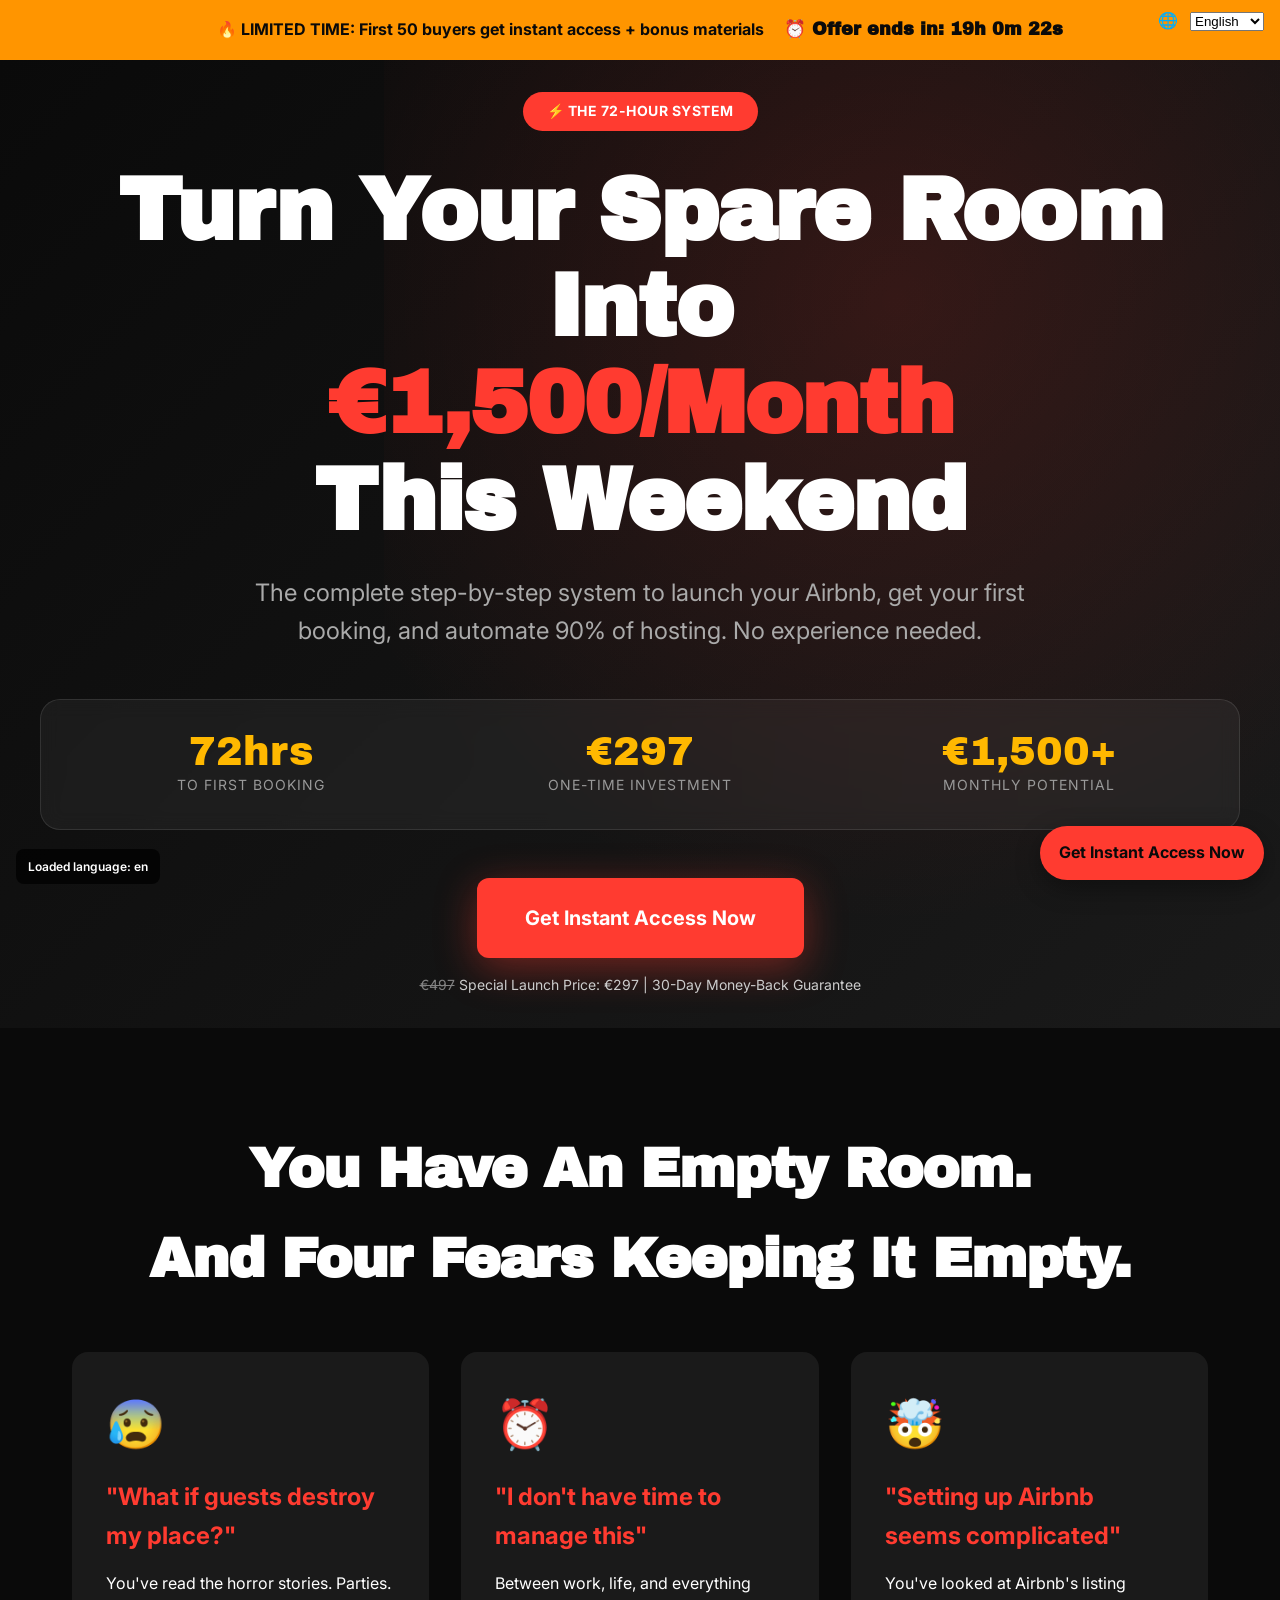
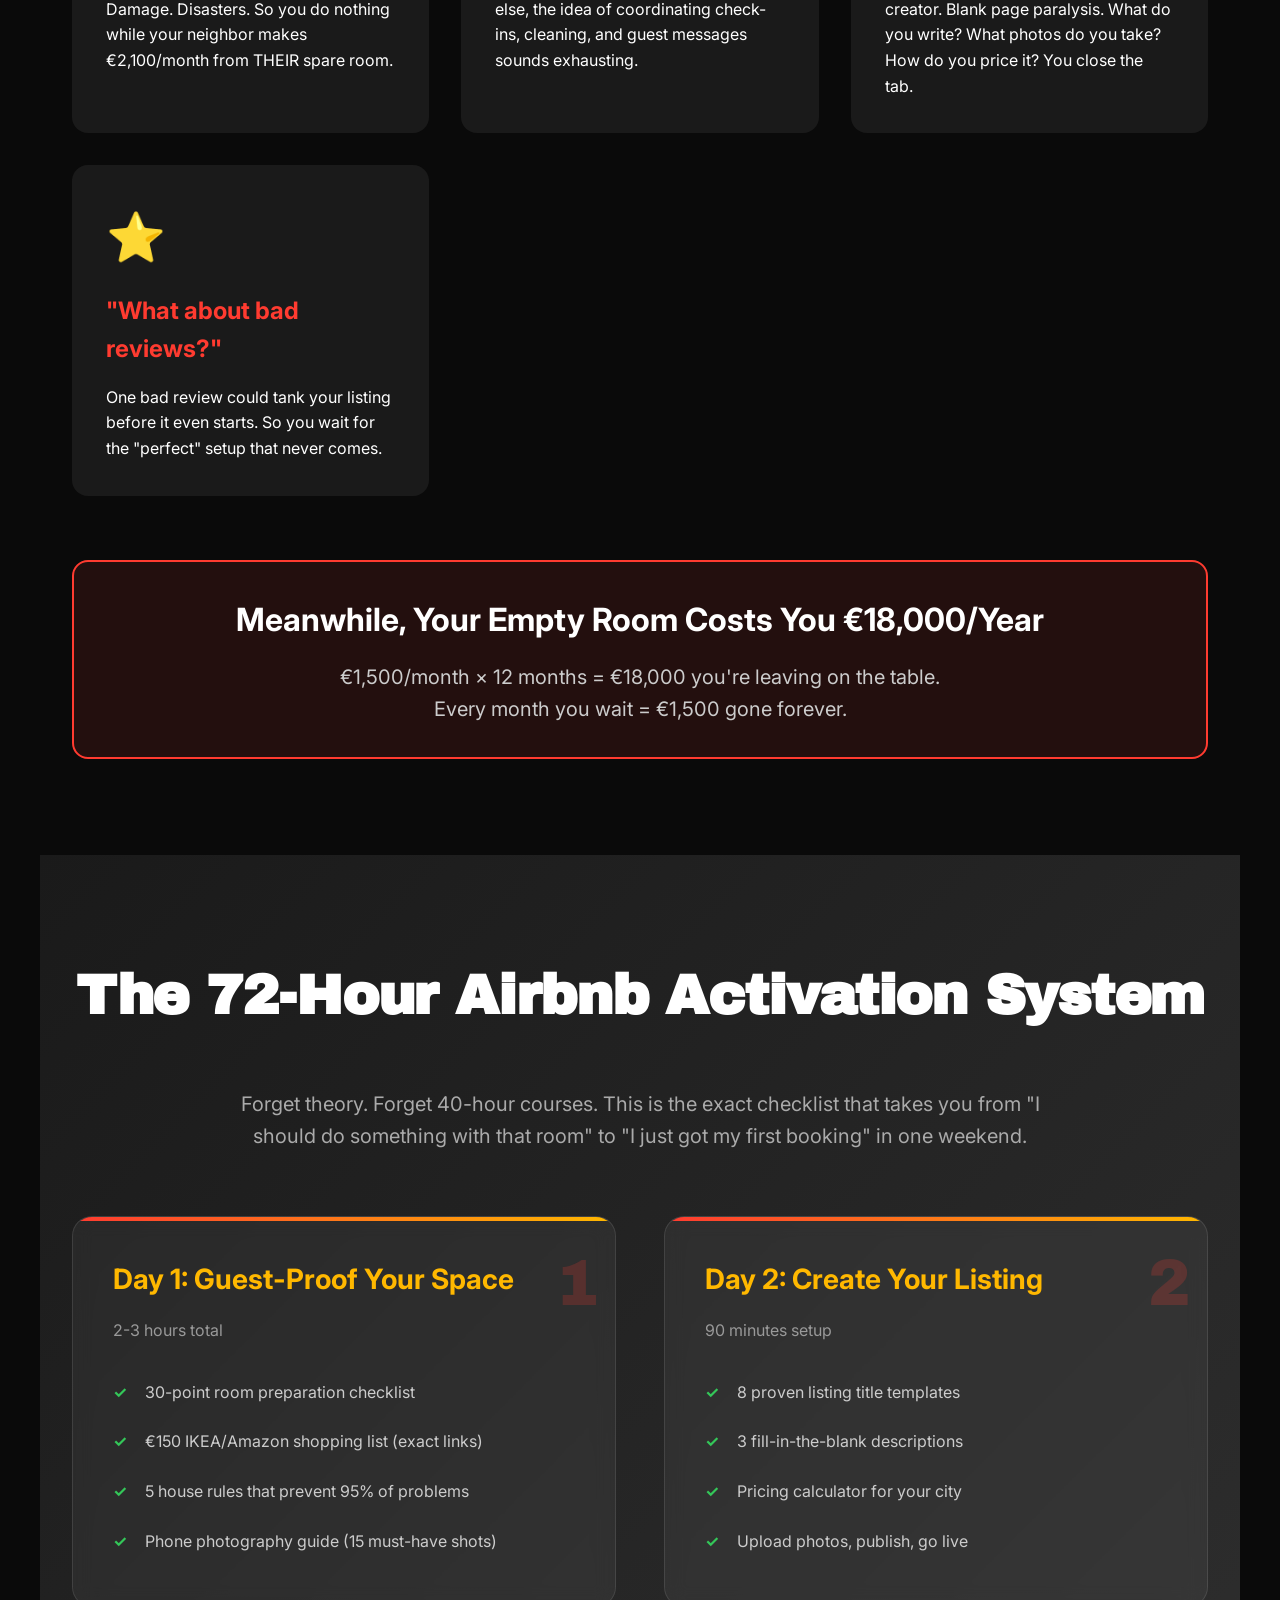
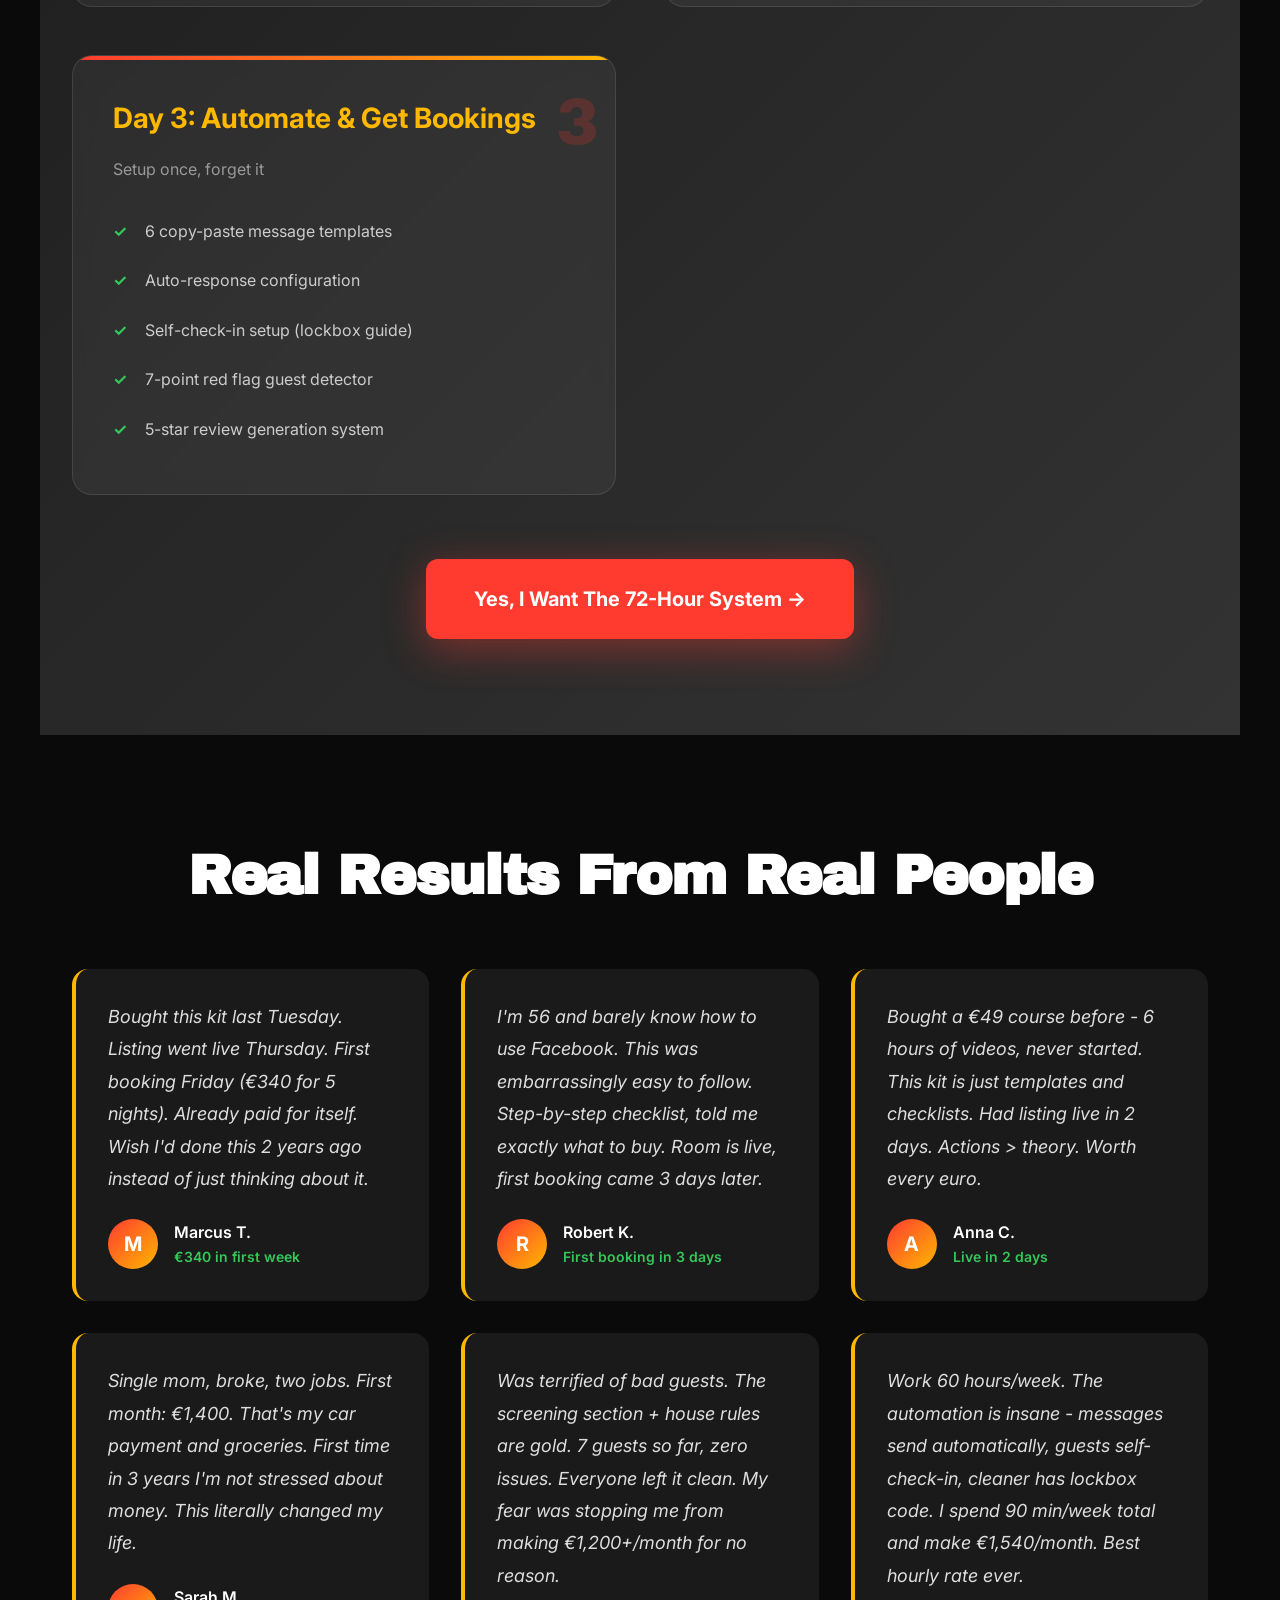
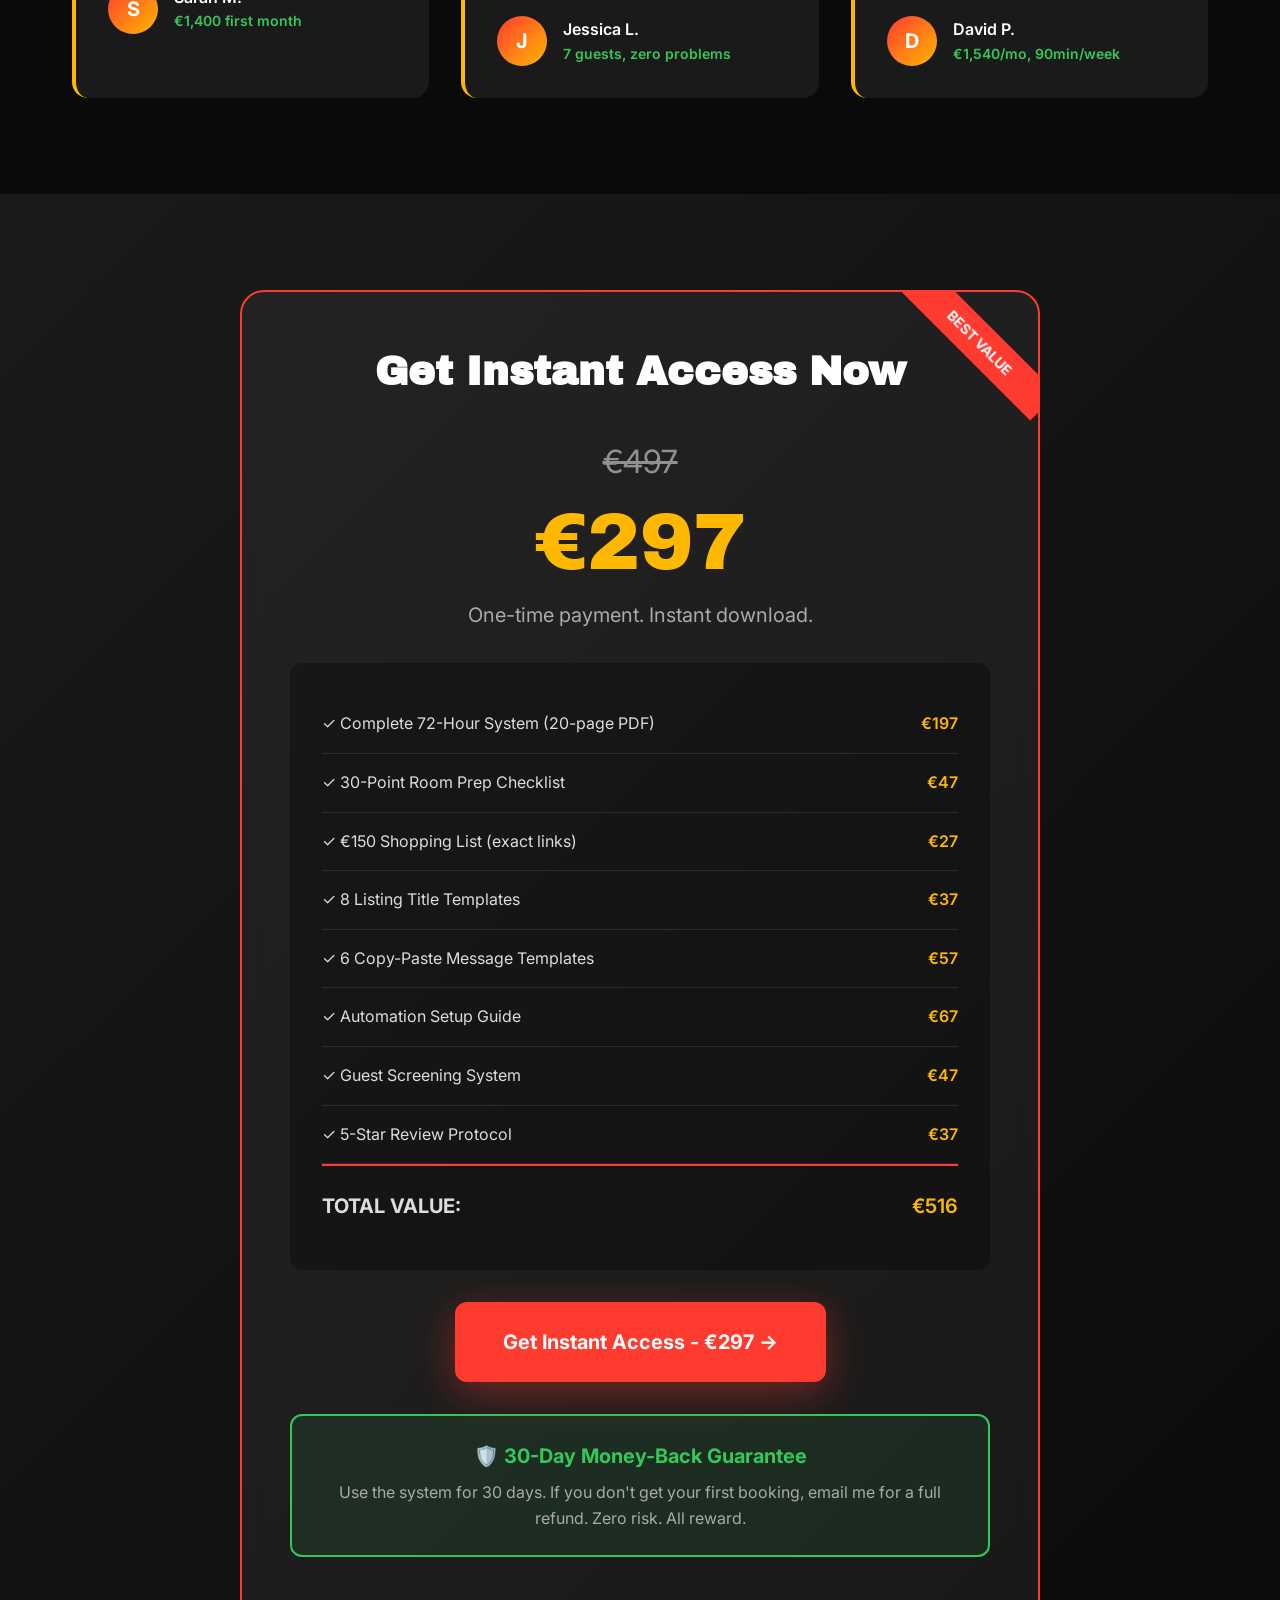
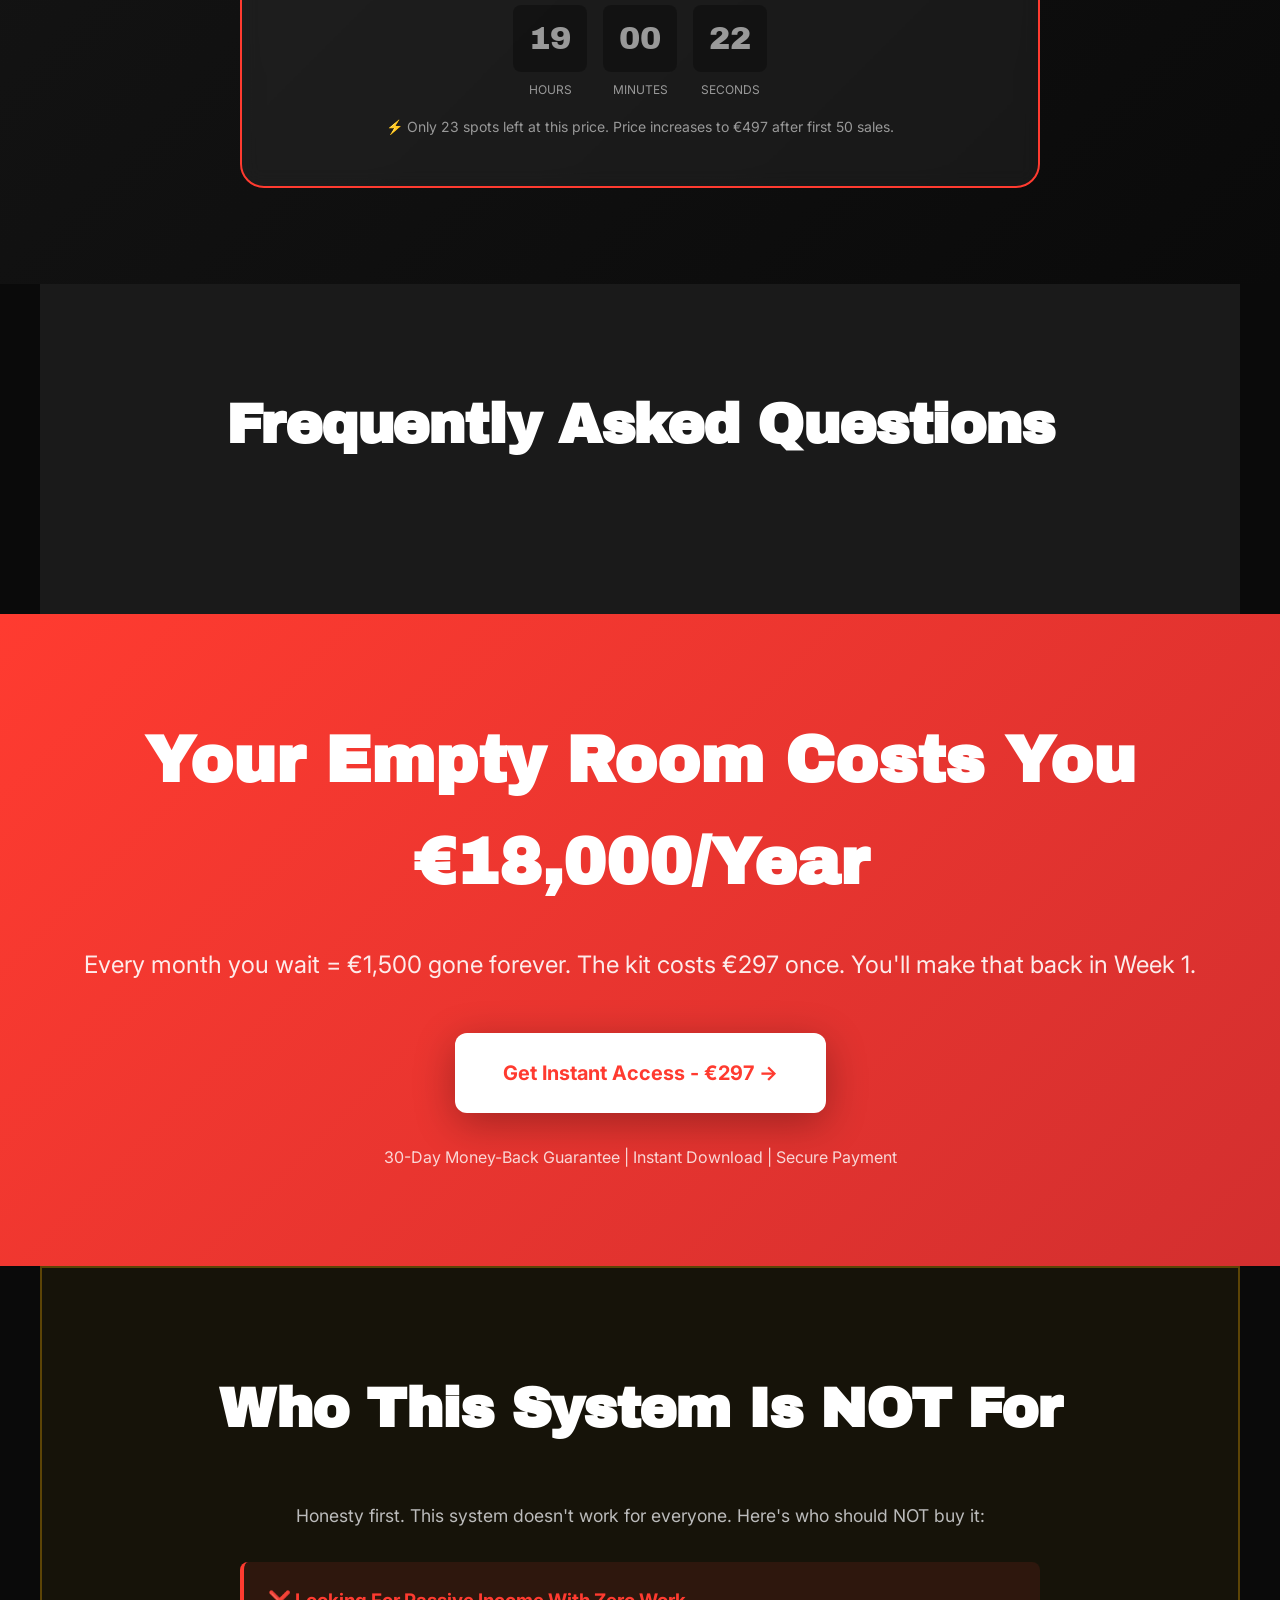
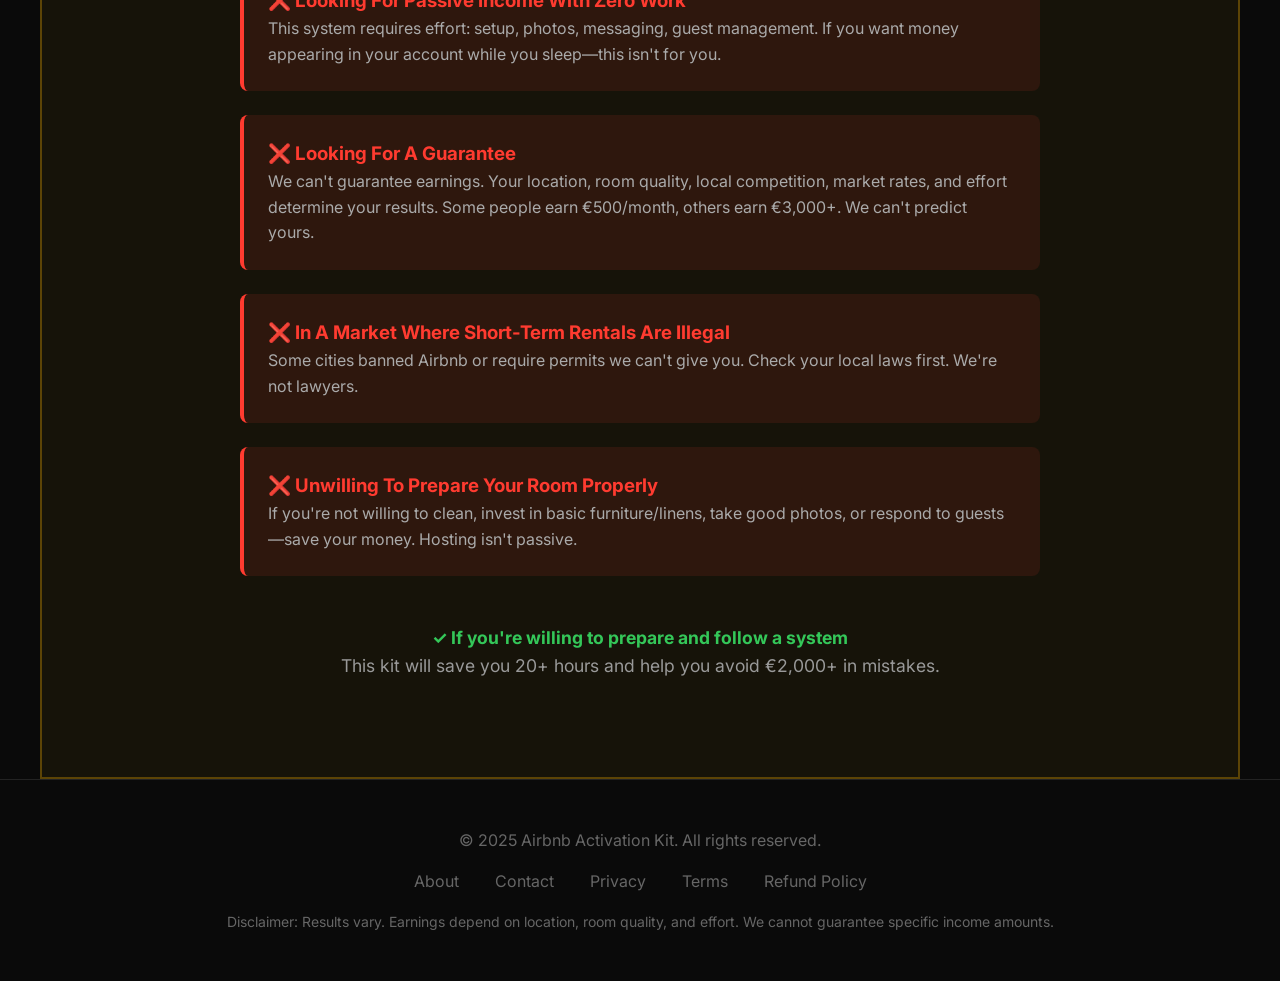
==== index1.html @ d961570b "fresh start" ====
<!DOCTYPE html>
<html lang="en">
<head>
    <meta charset="UTF-8">
    <meta name="viewport" content="width=device-width, initial-scale=1.0">
    <title data-i18n="pageTitle">Turn Your Spare Room Into €1,500/Month in 72 Hours | Airbnb Activation Kit</title>
    <meta name="description" data-i18n-meta="metaDescription" content="The complete step-by-step system to launch your Airbnb, get your first booking, and automate 90% of hosting. From empty room to €1,500+/month in one weekend.">
    <link rel="canonical" href="/index1.html">

    <!-- Social / SEO -->
    <meta property="og:title" content="Turn Your Spare Room Into €1,500/Month in 72 Hours | Airbnb Activation Kit">
    <meta property="og:description" content="The complete step-by-step system to launch your Airbnb, get your first booking, and automate 90% of hosting.">
    <meta property="og:type" content="website">
    <meta name="twitter:card" content="summary_large_image">

    <link rel="preconnect" href="https://fonts.googleapis.com">
    <link rel="preconnect" href="https://fonts.gstatic.com" crossorigin>
    <link href="https://fonts.googleapis.com/css2?family=Archivo+Black&family=Inter:wght@400;500;600;700&display=swap" rel="stylesheet">

    <link rel="stylesheet" href="css/styles.css">
    <script type="application/ld+json">
    {"@context":"https://schema.org","@type":"Organization","name":"Airbnb Activation Kit","url":"/","sameAs":[]}
    </script>
</head>
<body>
    <!-- URGENCY BANNER -->
    <div class="urgency-banner">
        <span data-i18n="bannerText">🔥 LIMITED TIME: First 50 buyers get instant access + bonus materials</span>
        <span class="timer">⏰ <span data-i18n="bannerTimerLabel">Offer ends in:</span> <span id="countdown-banner"></span></span>

        <div style="position: absolute; right: 1rem; top: 0.5rem;">
            <label for="lang-select" style="font-weight:700; margin-right:8px; color:#0A0A0A;">🌐</label>
            <select id="lang-select" aria-label="Language selector">
                <option value="en">English</option>
                <option value="fr">Français</option>
                <option value="es">Español</option>
                <option value="de">Deutsch</option>
                <option value="ar">العربية</option>
                <option value="ma">Ma</option>
            </select>
        </div>
    </div>

    <!-- HERO SECTION -->
    <section class="hero">
        <div class="hero-content">
            <div class="kicker" data-i18n="kicker">⚡ The 72-Hour System</div>
            <h1 data-i18n="headline">Turn Your Spare Room Into<br><span class="highlight">€1,500/Month</span><br>This Weekend</h1>
            <p class="hero-subtitle" data-i18n="subtitle">The complete step-by-step system to launch your Airbnb, get your first booking, and automate 90% of hosting. No experience needed.</p>
            
            <div class="stats-bar">
                <div class="stat">
                    <span class="stat-number">72hrs</span>
                    <span class="stat-label" data-i18n="statLabel1">To First Booking</span>
                </div>
                <div class="stat">
                    <span class="stat-number">€297</span>
                    <span class="stat-label" data-i18n="statLabel2">One-Time Investment</span>
                </div>
                <div class="stat">
                    <span class="stat-number">€1,500+</span>
                    <span class="stat-label" data-i18n="statLabel3">Monthly Potential</span>
                </div>
            </div>
            
            <a href="#pricing" class="cta-primary" data-i18n="ctaText">Get Instant Access Now →</a>
            
            <p class="price-tag"><span class="strike" data-i18n="priceOld">€497</span> <span data-i18n="priceOffer">Special Launch Price: €297 | 30-Day Money-Back Guarantee</span></p>
        </div>
    </section>

    <!-- Many sections copied from original (kept markup) but with translation keys for main texts -->
    <section class="section">
        <h2 class="section-title" data-i18n="sectionTitle1">You Have An Empty Room.<br>And Four Fears Keeping It Empty.</h2>
        <div class="problem-grid">
            <div class="problem-card">
                <div class="icon">😰</div>
                <h3 data-i18n="problemTitle1">"What if guests destroy my place?"</h3>
                <p data-i18n="problemDesc1">You've read the horror stories. Parties. Damage. Disasters. So you do nothing while your neighbor makes €2,100/month from THEIR spare room.</p>
            </div>
            <div class="problem-card">
                <div class="icon">⏰</div>
                <h3 data-i18n="problemTitle2">"I don't have time to manage this"</h3>
                <p data-i18n="problemDesc2">Between work, life, and everything else, the idea of coordinating check-ins, cleaning, and guest messages sounds exhausting.</p>
            </div>
            <div class="problem-card">
                <div class="icon">🤯</div>
                <h3 data-i18n="problemTitle3">"Setting up Airbnb seems complicated"</h3>
                <p data-i18n="problemDesc3">You've looked at Airbnb's listing creator. Blank page paralysis. What do you write? What photos do you take? How do you price it? You close the tab.</p>
            </div>
            <div class="problem-card">
                <div class="icon">⭐</div>
                <h3 data-i18n="problemTitle4">"What about bad reviews?"</h3>
                <p data-i18n="problemDesc4">One bad review could tank your listing before it even starts. So you wait for the "perfect" setup that never comes.</p>
            </div>
        </div>
        
        <div style="text-align: center; margin-top: 4rem; padding: 2rem; background: rgba(255,59,48,0.1); border-radius: 16px; border: 2px solid var(--primary);">
            <h3 style="font-size: 2rem; margin-bottom: 1rem;" data-i18n="costWarningTitle">Meanwhile, Your Empty Room Costs You €18,000/Year</h3>
            <p style="font-size: 1.25rem; color: #CCC;" data-i18n="costWarningDesc">€1,500/month × 12 months = €18,000 you're leaving on the table.<br>Every month you wait = €1,500 gone forever.</p>
        </div>
    </section>

    <!-- SOLUTION -->
    <section class="section solution-section">
        <h2 class="section-title" data-i18n="solutionTitle">The 72-Hour Airbnb Activation System</h2>
        <p style="text-align: center; font-size: 1.25rem; color: #AAA; max-width: 800px; margin: 0 auto;" data-i18n="solutionSubtitle">Forget theory. Forget 40-hour courses. This is the exact checklist that takes you from "I should do something with that room" to "I just got my first booking" in one weekend.</p>
        <div class="solution-grid">
            <div class="day-card">
                <div class="day-number">1</div>
                <h3 data-i18n="day1Title">Day 1: Guest-Proof Your Space</h3>
                <p style="color: #999; margin-bottom: 1rem;" data-i18n="day1Sub">2-3 hours total</p>
                <ul data-i18n="day1List">
                    <!-- JS will populate list if translated array is present -->
                </ul>
            </div>
            <div class="day-card">
                <div class="day-number">2</div>
                <h3 data-i18n="day2Title">Day 2: Create Your Listing</h3>
                <p style="color: #999; margin-bottom: 1rem;" data-i18n="day2Sub">90 minutes setup</p>
                <ul data-i18n="day2List"></ul>
            </div>
            <div class="day-card">
                <div class="day-number">3</div>
                <h3 data-i18n="day3Title">Day 3: Automate & Get Bookings</h3>
                <p style="color: #999; margin-bottom: 1rem;" data-i18n="day3Sub">Setup once, forget it</p>
                <ul data-i18n="day3List"></ul>
            </div>
        </div>
        <div style="text-align: center; margin-top: 4rem;">
            <a href="#pricing" class="cta-primary" data-i18n="solutionCta">Yes, I Want The 72-Hour System →</a>
        </div>
        <!-- noscript fallback: static Day cards for crawlers and users without JS -->
        <noscript>
            <div class="solution-grid">
                <div class="day-card">
                    <div class="day-number">1</div>
                    <h3>Day 1: Guest-Proof Your Space</h3>
                    <p style="color:#999;">2-3 hours total</p>
                    <ul>
                        <li>30-point room preparation checklist</li>
                        <li>€150 IKEA/Amazon shopping list (exact links)</li>
                        <li>5 house rules that prevent 95% of problems</li>
                        <li>Phone photography guide (15 must-have shots)</li>
                    </ul>
                </div>
                <div class="day-card">
                    <div class="day-number">2</div>
                    <h3>Day 2: Create Your Listing</h3>
                    <p style="color:#999;">90 minutes setup</p>
                    <ul>
                        <li>8 proven listing title templates</li>
                        <li>3 fill-in-the-blank descriptions</li>
                        <li>Pricing calculator for your city</li>
                        <li>Upload photos, publish, go live</li>
                    </ul>
                </div>
                <div class="day-card">
                    <div class="day-number">3</div>
                    <h3>Day 3: Automate & Get Bookings</h3>
                    <p style="color:#999;">Setup once, forget it</p>
                    <ul>
                        <li>6 copy-paste message templates</li>
                        <li>Auto-response configuration</li>
                        <li>Self-check-in setup (lockbox guide)</li>
                        <li>7-point red flag guest detector</li>
                        <li>5-star review generation system</li>
                    </ul>
                </div>
            </div>
        </noscript>
    </section>

    <!-- TESTIMONIALS, PRICING, FAQ, FINAL CTA, FOOTER (kept structure, translated keys added where useful) -->
    <section class="section testimonials">
        <h2 class="section-title" data-i18n="testimonialsTitle">Real Results From Real People</h2>
        <div class="testimonial-grid">
            <div class="testimonial">
                <div class="testimonial-text" data-i18n="testimonial1">"Bought this kit last Tuesday..."</div>
                <div class="testimonial-author">
                    <div class="author-avatar">M</div>
                    <div>
                        <div class="author-name">Marcus T.</div>
                        <div class="author-result" data-i18n="testimonialResult1">€340 in first week</div>
                    </div>
                </div>
            </div>
            <div class="testimonial">
                <div class="testimonial-text" data-i18n="testimonial2">"I'm 56 and barely know how to use Facebook..."</div>
                <div class="testimonial-author">
                    <div class="author-avatar">R</div>
                    <div>
                        <div class="author-name">Robert K.</div>
                        <div class="author-result" data-i18n="testimonialResult2">First booking in 3 days</div>
                    </div>
                </div>
            </div>
            <div class="testimonial">
                <div class="testimonial-text" data-i18n="testimonial3">"Bought a €49 course before..."</div>
                <div class="testimonial-author">
                    <div class="author-avatar">A</div>
                    <div>
                        <div class="author-name">Anna C.</div>
                        <div class="author-result" data-i18n="testimonialResult3">Live in 2 days</div>
                    </div>
                </div>
            </div>
            <div class="testimonial">
                <div class="testimonial-text" data-i18n="testimonial4">"Single mom, broke, two jobs. First month: €1,400. That's my car payment and groceries. First time in 3 years I'm not stressed about money. This literally changed my life."</div>
                <div class="testimonial-author">
                    <div class="author-avatar">S</div>
                    <div>
                        <div class="author-name">Sarah M.</div>
                        <div class="author-result" data-i18n="testimonialResult4">€1,400 first month</div>
                    </div>
                </div>
            </div>
            <div class="testimonial">
                <div class="testimonial-text" data-i18n="testimonial5">"Was terrified of bad guests. The screening section + house rules are gold. 7 guests so far, zero issues. Everyone left it clean. My fear was stopping me from making €1,200+/month for no reason."</div>
                <div class="testimonial-author">
                    <div class="author-avatar">J</div>
                    <div>
                        <div class="author-name">Jessica L.</div>
                        <div class="author-result" data-i18n="testimonialResult5">7 guests, zero problems</div>
                    </div>
                </div>
            </div>
            <div class="testimonial">
                <div class="testimonial-text" data-i18n="testimonial6">"Work 60 hours/week. The automation is insane - messages send automatically, guests self-check-in, cleaner has lockbox code. I spend 90 min/week total and make €1,540/month. Best hourly rate ever."</div>
                <div class="testimonial-author">
                    <div class="author-avatar">D</div>
                    <div>
                        <div class="author-name">David P.</div>
                        <div class="author-result" data-i18n="testimonialResult6">€1,540/mo, 90min/week</div>
                    </div>
                </div>
            </div>
        </div>
    </section>

    <section class="pricing-section" id="pricing">
        <div class="pricing-container">
            <h2 style="text-align: center; font-family: 'Archivo Black', sans-serif; font-size: 2.5rem; margin-bottom: 2rem;" data-i18n="pricingTitle">Get Instant Access Now</h2>
            <div class="price-display">
                <div class="price-old" data-i18n="priceOld">€497</div>
                <div class="price-current" data-i18n="priceCurrent">€297</div>
                <div class="price-label" data-i18n="priceLabel">One-time payment. Instant download.</div>
            </div>
            <div class="value-stack" data-i18n="valueStack"></div>
            <div style="text-align: center; margin: 2rem 0;">
                <a href="https://gumroad.com/l/airbnb-activation-kit" class="cta-primary" data-i18n="pricingCta">Get Instant Access - €297 →</a>
            </div>
            <div class="guarantee">
                <div class="guarantee-title" data-i18n="guaranteeTitle">🛡️ 30-Day Money-Back Guarantee</div>
                <p style="color: #AAA; margin: 0;" data-i18n="guaranteeText">Use the system for 30 days. If you don't get your first booking, email me for a full refund. Zero risk. All reward.</p>
            </div>
            <div style="text-align: center; margin-top: 2rem; color: #999;">
                <div id="countdown" style="justify-content: center;"></div>
                <p style="margin-top: 1rem; font-size: 0.875rem;" data-i18n="countdownNote">⚡ Only 23 spots left at this price. Price increases to €497 after first 50 sales.</p>
            </div>
        </div>
    </section>

    <section class="section faq-section">
        <h2 id="faq" class="section-title" data-i18n="faqTitle">Frequently Asked Questions</h2>
        <div style="max-width: 800px; margin: 0 auto;" id="faq-container"></div>
    </section>

    <section class="final-cta">
        <h2 data-i18n="finalCtaTitle">Your Empty Room Costs You €18,000/Year</h2>
        <p style="font-size: 1.5rem; margin-bottom: 3rem; opacity: 0.9;" data-i18n="finalCtaSub">Every month you wait = €1,500 gone forever.<br>The kit costs €297 once. You'll make that back in Week 1.</p>
        <a href="https://gumroad.com/l/airbnb-activation-kit" class="cta-primary" data-i18n="finalCtaButton">Get Instant Access - €297 →</a>
        <p style="margin-top: 2rem; font-size: 1rem; opacity: 0.8;" data-i18n="finalCtaNote">30-Day Money-Back Guarantee | Instant Download | Secure Payment</p>
    </section>

    <!-- WHO THIS IS NOT FOR -->
    <section class="section" style="background: rgba(255,183,0,0.05); border: 2px solid rgba(255,183,0,0.3);">
        <h2 class="section-title" data-i18n="antiScamTitle">Who This System Is NOT For</h2>
        <p style="text-align: center; font-size: 1.1rem; color: #BBB; margin-bottom: 2rem; max-width: 800px; margin-left: auto; margin-right: auto;" data-i18n="antiScamSubtitle">Honesty first. This system doesn't work for everyone. Here's who should NOT buy it:</p>
        
        <div style="max-width: 800px; margin: 0 auto; display: grid; gap: 1.5rem;">
            <div style="padding: 1.5rem; background: rgba(255,59,48,0.1); border-left: 4px solid #FF3B30; border-radius: 8px;">
                <h3 style="color: #FF3B30; margin-top: 0;" data-i18n="antiScamItem1Title">❌ Looking For Passive Income With Zero Work</h3>
                <p style="color: #AAA; margin: 0;" data-i18n="antiScamItem1Desc">This system requires effort: setup, photos, messaging, guest management. If you want money appearing in your account while you sleep—this isn't for you.</p>
            </div>

            <div style="padding: 1.5rem; background: rgba(255,59,48,0.1); border-left: 4px solid #FF3B30; border-radius: 8px;">
                <h3 style="color: #FF3B30; margin-top: 0;" data-i18n="antiScamItem2Title">❌ Looking For A Guarantee</h3>
                <p style="color: #AAA; margin: 0;" data-i18n="antiScamItem2Desc">We can't guarantee earnings. Your location, room quality, local competition, market rates, and effort determine your results. Some people earn €500/month, others earn €3,000+. We can't predict yours.</p>
            </div>

            <div style="padding: 1.5rem; background: rgba(255,59,48,0.1); border-left: 4px solid #FF3B30; border-radius: 8px;">
                <h3 style="color: #FF3B30; margin-top: 0;" data-i18n="antiScamItem3Title">❌ In A Market Where Short-Term Rentals Are Illegal</h3>
                <p style="color: #AAA; margin: 0;" data-i18n="antiScamItem3Desc">Some cities banned Airbnb or require permits we can't give you. Check your local laws first. We're not lawyers.</p>
            </div>

            <div style="padding: 1.5rem; background: rgba(255,59,48,0.1); border-left: 4px solid #FF3B30; border-radius: 8px;">
                <h3 style="color: #FF3B30; margin-top: 0;" data-i18n="antiScamItem4Title">❌ Unwilling To Prepare Your Room Properly</h3>
                <p style="color: #AAA; margin: 0;" data-i18n="antiScamItem4Desc">If you're not willing to clean, invest in basic furniture/linens, take good photos, or respond to guests—save your money. Hosting isn't passive.</p>
            </div>
        </div>

        <p style="text-align: center; margin-top: 3rem; font-size: 1.1rem; color: #CCC;">
            <strong style="color: #34C759;">✓ If you're willing to prepare and follow a system</strong><br>
            <span style="color: #999;">This kit will save you 20+ hours and help you avoid €2,000+ in mistakes.</span>
        </p>
    </section>

    <footer>
        <p data-i18n="footerLine1">© 2025 Airbnb Activation Kit. All rights reserved.</p>
        <p style="margin-top: 1rem;">
            <a href="/about.html" style="color: #666; text-decoration: none; margin: 0 1rem;">About</a>
            <a href="/contact.html" style="color: #666; text-decoration: none; margin: 0 1rem;">Contact</a>
            <a href="/privacy.html" style="color: #666; text-decoration: none; margin: 0 1rem;">Privacy</a>
            <a href="/terms.html" style="color: #666; text-decoration: none; margin: 0 1rem;">Terms</a>
            <a href="/refund-policy.html" style="color: #666; text-decoration: none; margin: 0 1rem;">Refund Policy</a>
        </p>
        <p style="margin-top: 1rem; font-size: 0.875rem;" data-i18n="footerDisclaimer">Disclaimer: Results vary. Earnings depend on location, room quality, and effort. We cannot guarantee specific income amounts.</p>
    </footer>

    <!-- Sticky CTA (visible on all pages) -->
    <a id="sticky-cta" href="#pricing" class="sticky-cta" data-i18n="stickyCta">Get Instant Access Now</a>

    <script src="js/i18n.js" defer></script>
    <script src="js/main.js" defer></script>
</body>
</html>
---- css/styles.css ----
:root {
    --primary: #FF3B30;
    --primary-dark: #D32F2F;
    --secondary: #FFB800;
    --dark: #0A0A0A;
    --dark-gray: #1A1A1A;
    --medium-gray: #333333;
    --light-gray: #666666;
    --white: #FFFFFF;
    --success: #34C759;
    --urgent: #FF9500;
}

* {
    margin: 0;
    padding: 0;
    box-sizing: border-box;
}

body {
    font-family: 'Inter', -apple-system, BlinkMacSystemFont, sans-serif;
    background: var(--dark);
    color: var(--white);
    line-height: 1.6;
    overflow-x: hidden;
}

/* HERO SECTION */
.hero {
    position: relative;
    min-height: 100vh;
    display: flex;
    align-items: center;
    justify-content: center;
    background: linear-gradient(135deg, #0A0A0A 0%, #1A1A1A 100%);
    overflow: hidden;
    padding: 2rem;
}

.hero::before {
    content: '';
    position: absolute;
    top: -50%;
    right: -10%;
    width: 80%;
    height: 150%;
    background: radial-gradient(circle, rgba(255,59,48,0.15) 0%, transparent 70%);
    animation: pulse 8s ease-in-out infinite;
}

@keyframes pulse {
    0%, 100% { transform: scale(1); opacity: 0.3; }
    50% { transform: scale(1.1); opacity: 0.5; }
}

.hero-content {
    position: relative;
    z-index: 2;
    max-width: 1200px;
    text-align: center;
}

/* Sticky CTA */
.sticky-cta{
    position: fixed;
    right: 1rem;
    bottom: 1.25rem;
    background: var(--primary);
    color: var(--dark);
    padding: 0.9rem 1.2rem;
    border-radius: 999px;
    box-shadow: 0 8px 24px rgba(0,0,0,0.35);
    font-weight: 700;
    z-index: 9999;
    text-decoration: none;
    display: inline-block;
}
.sticky-cta:hover{ transform: translateY(-3px); }

.kicker {
    display: inline-block;
    background: var(--primary);
    color: var(--white);
    padding: 0.5rem 1.5rem;
    border-radius: 50px;
    font-size: 0.875rem;
    font-weight: 700;
    letter-spacing: 0.5px;
    text-transform: uppercase;
    margin-bottom: 2rem;
    animation: slideDown 0.6s ease-out;
}

@keyframes slideDown {
    from { opacity: 0; transform: translateY(-20px); }
    to { opacity: 1; transform: translateY(0); }
}

h1 {
    font-family: 'Archivo Black', sans-serif;
    font-size: clamp(2.5rem, 8vw, 5.5rem);
    line-height: 1.1;
    margin-bottom: 1.5rem;
    animation: slideUp 0.8s ease-out 0.2s both;
    letter-spacing: -0.02em;
}

@keyframes slideUp {
    from { opacity: 0; transform: translateY(30px); }
    to { opacity: 1; transform: translateY(0); }
}

.highlight {
    color: var(--primary);
    position: relative;
    white-space: nowrap;
}

.hero-subtitle {
    font-size: clamp(1.125rem, 3vw, 1.5rem);
    color: #AAAAAA;
    margin-bottom: 3rem;
    max-width: 800px;
    margin-left: auto;
    margin-right: auto;
    animation: slideUp 0.8s ease-out 0.4s both;
}

/* STATS BAR */
.stats-bar {
    display: grid;
    grid-template-columns: repeat(auto-fit, minmax(200px, 1fr));
    gap: 2rem;
    margin: 3rem 0;
    padding: 2rem;
    background: rgba(255,255,255,0.05);
    border-radius: 20px;
    backdrop-filter: blur(10px);
    border: 1px solid rgba(255,255,255,0.1);
    animation: slideUp 0.8s ease-out 0.6s both;
}

.stat {
    text-align: center;
}

.stat-number {
    font-family: 'Archivo Black', sans-serif;
    font-size: 2.5rem;
    color: var(--secondary);
    display: block;
    line-height: 1;
}

.stat-label {
    font-size: 0.875rem;
    color: #999;
    margin-top: 0.5rem;
    text-transform: uppercase;
    letter-spacing: 1px;
}

/* CTA BUTTON */
.cta-primary {
    display: inline-flex;
    align-items: center;
    gap: 1rem;
    background: var(--primary);
    color: var(--white);
    padding: 1.5rem 3rem;
    font-size: 1.25rem;
    font-weight: 700;
    border: none;
    border-radius: 12px;
    cursor: pointer;
    transition: all 0.3s ease;
    text-decoration: none;
    position: relative;
    overflow: hidden;
    animation: slideUp 0.8s ease-out 0.8s both;
    box-shadow: 0 10px 40px rgba(255,59,48,0.4);
}

.cta-primary::before {
    content: '';
    position: absolute;
    top: 0;
    left: -100%;
    width: 100%;
    height: 100%;
    background: linear-gradient(90deg, transparent, rgba(255,255,255,0.2), transparent);
    transition: left 0.5s ease;
}

.cta-primary:hover::before {
    left: 100%;
}

.cta-primary:hover {
    transform: translateY(-2px);
    box-shadow: 0 15px 50px rgba(255,59,48,0.5);
}

.price-tag {
    font-size: 0.875rem;
    color: #CCC;
    margin-top: 1rem;
    animation: slideUp 0.8s ease-out 1s both;
}

.strike {
    text-decoration: line-through;
    opacity: 0.6;
}

/* URGENCY BANNER */
.urgency-banner {
    background: var(--urgent);
    color: var(--dark);
    padding: 1rem 2rem;
    text-align: center;
    font-weight: 700;
    position: sticky;
    top: 0;
    z-index: 100;
    animation: slideDown 0.6s ease-out 1.2s both;
}

.urgency-banner .timer {
    display: inline-block;
    margin-left: 1rem;
    font-family: 'Archivo Black', sans-serif;
    font-size: 1.1rem;
}

/* PROBLEM SECTION */
.section {
    padding: 6rem 2rem;
    max-width: 1200px;
    margin: 0 auto;
}

.section-title {
    font-family: 'Archivo Black', sans-serif;
    font-size: clamp(2rem, 5vw, 3.5rem);
    margin-bottom: 3rem;
    text-align: center;
    letter-spacing: -0.02em;
}

.problem-grid {
    display: grid;
    grid-template-columns: repeat(auto-fit, minmax(300px, 1fr));
    gap: 2rem;
    margin-top: 3rem;
}

.problem-card {
    background: var(--dark-gray);
    padding: 2rem;
    border-radius: 16px;
    border: 2px solid transparent;
    transition: all 0.3s ease;
}

.problem-card:hover {
    border-color: var(--primary);
    transform: translateY(-5px);
}

.problem-card .icon {
    font-size: 3rem;
    margin-bottom: 1rem;
}

.problem-card h3 {
    font-size: 1.5rem;
    margin-bottom: 1rem;
    color: var(--primary);
}

/* SOLUTION SECTION */
.solution-section {
    background: linear-gradient(135deg, var(--dark-gray) 0%, var(--medium-gray) 100%);
    position: relative;
}

.solution-grid {
    display: grid;
    grid-template-columns: repeat(auto-fit, minmax(350px, 1fr));
    gap: 3rem;
    margin-top: 4rem;
}

.day-card {
    background: rgba(255,255,255,0.05);
    backdrop-filter: blur(10px);
    padding: 2.5rem;
    border-radius: 20px;
    border: 1px solid rgba(255,255,255,0.1);
    position: relative;
    overflow: hidden;
}

.day-card::before {
    content: '';
    position: absolute;
    top: 0;
    left: 0;
    width: 100%;
    height: 4px;
    background: linear-gradient(90deg, var(--primary), var(--secondary));
}

.day-number {
    font-family: 'Archivo Black', sans-serif;
    font-size: 4rem;
    color: rgba(255,59,48,0.2);
    position: absolute;
    top: 1rem;
    right: 1rem;
}

.day-card h3 {
    font-size: 1.75rem;
    margin-bottom: 1rem;
    color: var(--secondary);
}

.day-card ul {
    list-style: none;
    margin-top: 1.5rem;
}

.day-card ul li {
    padding: 0.75rem 0;
    padding-left: 2rem;
    position: relative;
    color: #CCC;
}

.day-card ul li::before {
    content: '✓';
    position: absolute;
    left: 0;
    color: var(--success);
    font-weight: bold;
}

/* SOCIAL PROOF */
.testimonials {
    background: var(--dark);
}

.testimonial-grid {
    display: grid;
    grid-template-columns: repeat(auto-fit, minmax(350px, 1fr));
    gap: 2rem;
    margin-top: 3rem;
}

.testimonial {
    background: var(--dark-gray);
    padding: 2rem;
    border-radius: 16px;
    border-left: 4px solid var(--secondary);
}

.testimonial-text {
    font-size: 1.125rem;
    line-height: 1.8;
    margin-bottom: 1.5rem;
    font-style: italic;
    color: #DDD;
}

.testimonial-author {
    display: flex;
    align-items: center;
    gap: 1rem;
}

.author-avatar {
    width: 50px;
    height: 50px;
    border-radius: 50%;
    background: linear-gradient(135deg, var(--primary), var(--secondary));
    display: flex;
    align-items: center;
    justify-content: center;
    font-weight: 700;
    font-size: 1.25rem;
}

.author-name {
    font-weight: 600;
}

.author-result {
    font-size: 0.875rem;
    color: var(--success);
    font-weight: 600;
}

/* PRICING SECTION */
.pricing-section {
    background: linear-gradient(135deg, #1A1A1A 0%, #0A0A0A 100%);
    padding: 6rem 2rem;
}

.pricing-container {
    max-width: 800px;
    margin: 0 auto;
    background: rgba(255,255,255,0.05);
    backdrop-filter: blur(10px);
    border-radius: 24px;
    padding: 3rem;
    border: 2px solid var(--primary);
    position: relative;
    overflow: hidden;
}

.pricing-container::before {
    content: 'BEST VALUE';
    position: absolute;
    top: 2rem;
    right: -2rem;
    background: var(--primary);
    color: var(--white);
    padding: 0.5rem 3rem;
    transform: rotate(45deg);
    font-weight: 700;
    font-size: 0.875rem;
}

.price-display {
    text-align: center;
    margin-bottom: 2rem;
}

.price-old {
    font-size: 2rem;
    text-decoration: line-through;
    opacity: 0.5;
}

.price-current {
    font-family: 'Archivo Black', sans-serif;
    font-size: 5rem;
    color: var(--secondary);
    line-height: 1;
    margin: 1rem 0;
}

.price-label {
    font-size: 1.25rem;
    color: #AAA;
}

.value-stack {
    background: rgba(0,0,0,0.3);
    padding: 2rem;
    border-radius: 12px;
    margin: 2rem 0;
}

.value-item {
    display: flex;
    justify-content: space-between;
    padding: 1rem 0;
    border-bottom: 1px solid rgba(255,255,255,0.1);
}

.value-item:last-child {
    border-bottom: none;
    font-weight: 700;
    font-size: 1.25rem;
    padding-top: 1.5rem;
    border-top: 2px solid var(--primary);
}

.value-name {
    color: #DDD;
}

.value-price {
    color: var(--secondary);
    font-weight: 600;
}

.guarantee {
    background: rgba(52,199,89,0.1);
    border: 2px solid var(--success);
    padding: 1.5rem;
    border-radius: 12px;
    text-align: center;
    margin-top: 2rem;
}

.guarantee-title {
    color: var(--success);
    font-weight: 700;
    font-size: 1.25rem;
    margin-bottom: 0.5rem;
}

/* FAQ */
.faq-section {
    background: var(--dark-gray);
}

.faq-item {
    background: rgba(255,255,255,0.05);
    margin-bottom: 1rem;
    border-radius: 12px;
    overflow: hidden;
}

.faq-question {
    padding: 1.5rem;
    font-weight: 600;
    font-size: 1.125rem;
    cursor: pointer;
    display: flex;
    justify-content: space-between;
    align-items: center;
    transition: background 0.3s ease;
}

.faq-question:hover {
    background: rgba(255,255,255,0.08);
}

.faq-answer {
    padding: 0 1.5rem 1.5rem;
    color: #BBB;
    line-height: 1.8;
}

/* FINAL CTA */
.final-cta {
    background: linear-gradient(135deg, var(--primary) 0%, var(--primary-dark) 100%);
    padding: 6rem 2rem;
    text-align: center;
}

.final-cta h2 {
    font-family: 'Archivo Black', sans-serif;
    font-size: clamp(2rem, 5vw, 4rem);
    margin-bottom: 2rem;
}

.final-cta .cta-primary {
    background: var(--white);
    color: var(--primary);
    box-shadow: 0 10px 40px rgba(0,0,0,0.3);
}

/* FOOTER */
footer {
    background: var(--dark);
    padding: 3rem 2rem;
    text-align: center;
    color: #666;
    border-top: 1px solid rgba(255,255,255,0.1);
}

/* COUNTDOWN TIMER */
#countdown {
    display: inline-flex;
    gap: 1rem;
    margin-top: 1rem;
}

.time-unit {
    display: flex;
    flex-direction: column;
    align-items: center;
}

.time-number {
    font-family: 'Archivo Black', sans-serif;
    font-size: 2rem;
    background: rgba(0,0,0,0.3);
    padding: 0.5rem 1rem;
    border-radius: 8px;
    min-width: 60px;
}

.time-label {
    font-size: 0.75rem;
    margin-top: 0.5rem;
    text-transform: uppercase;
}

/* RESPONSIVE */
@media (max-width: 768px) {
    .stats-bar {
        grid-template-columns: 1fr;
        gap: 1rem;
    }
    .solution-grid,
    .testimonial-grid,
    .problem-grid {
        grid-template-columns: 1fr;
    }
    .pricing-container {
        padding: 2rem 1.5rem;
    }
    .price-current {
        font-size: 3.5rem;
    }
}
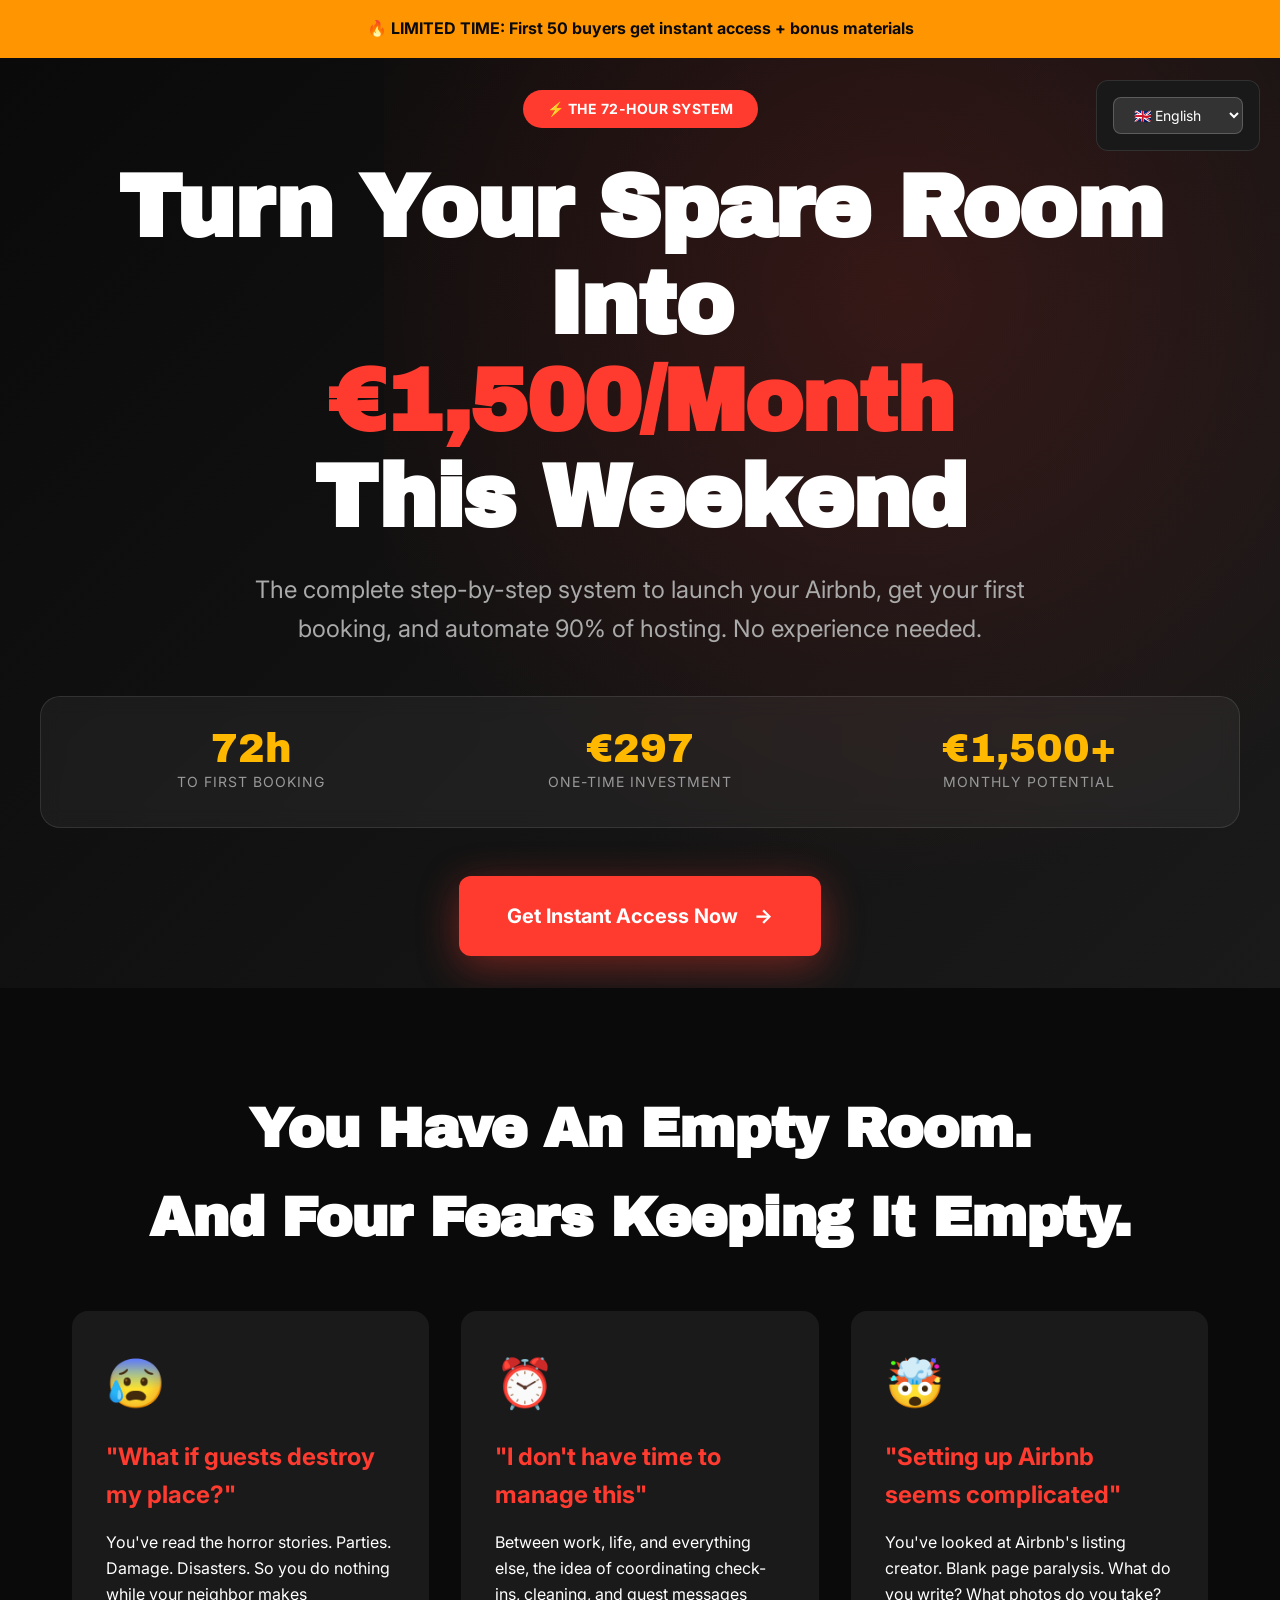
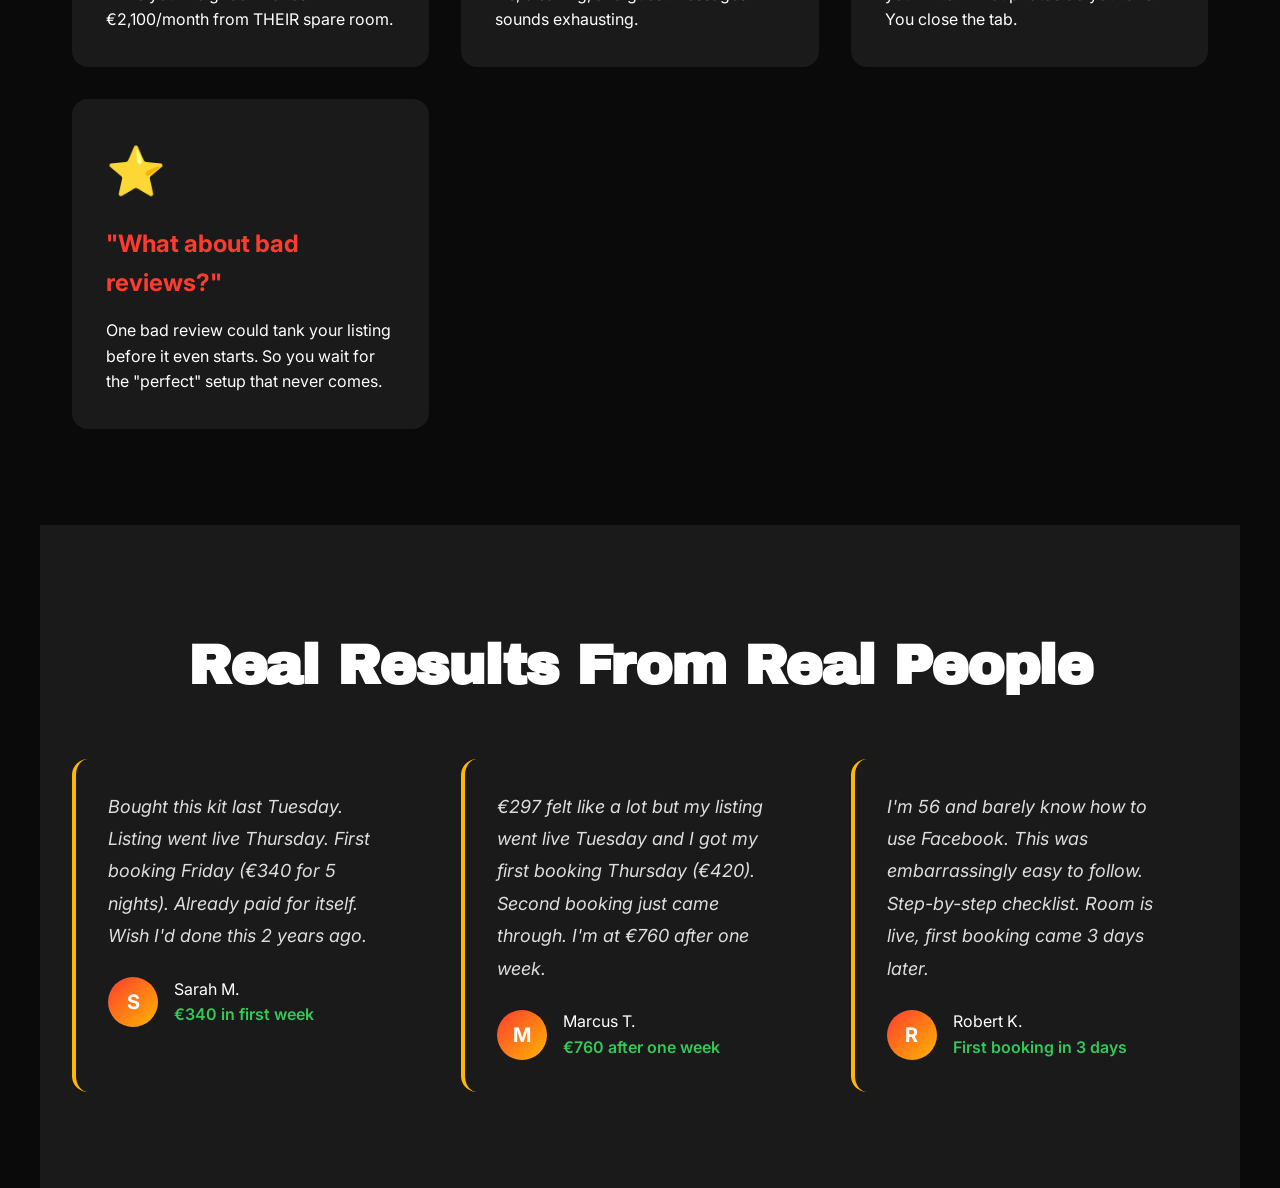
==== commit 29fe1a8e: "swap index files" ====
--- a/index1.html
+++ b/index1.html
@@ -1,327 +1,863 @@
-<!DOCTYPE html>
+<!-- 
+To run the server 
+//or python -m http.server 8080
+// then open http://localhost:8080 in your browser 
+ -->
+
+<!DOCTYPE html> 
 <html lang="en">
 <head>
     <meta charset="UTF-8">
     <meta name="viewport" content="width=device-width, initial-scale=1.0">
-    <title data-i18n="pageTitle">Turn Your Spare Room Into €1,500/Month in 72 Hours | Airbnb Activation Kit</title>
-    <meta name="description" data-i18n-meta="metaDescription" content="The complete step-by-step system to launch your Airbnb, get your first booking, and automate 90% of hosting. From empty room to €1,500+/month in one weekend.">
-    <link rel="canonical" href="/index1.html">
-
-    <!-- Social / SEO -->
-    <meta property="og:title" content="Turn Your Spare Room Into €1,500/Month in 72 Hours | Airbnb Activation Kit">
-    <meta property="og:description" content="The complete step-by-step system to launch your Airbnb, get your first booking, and automate 90% of hosting.">
+    
+    <!-- Dynamic Title & Meta based on language -->
+    <title id="page-title">Turn Your Spare Room Into €1,500/Month in 72 Hours | Airbnb Activation System</title>
+    <meta name="description" id="page-description" content="Complete step-by-step Airbnb hosting system. From empty room to first booking in 72 hours. Templates, checklists, automation. No experience needed. 30-day guarantee.">
+    <meta name="keywords" content="airbnb hosting, passive income, spare room income, airbnb guide, hosting automation, extra income, side hustle, airbnb templates, hosting system">
+    
+    <!-- Open Graph / Facebook -->
     <meta property="og:type" content="website">
-    <meta name="twitter:card" content="summary_large_image">
-
+    <meta property="og:url" content="https://airbnb-activation.com/">
+    <meta property="og:title" id="og-title" content="Turn Your Spare Room Into €1,500/Month in 72 Hours">
+    <meta property="og:description" id="og-description" content="Complete Airbnb hosting system. Get your first booking in 72 hours.">
+    <meta property="og:image" content="https://airbnb-activation.com/og-image.jpg">
+    
+    <!-- Twitter -->
+    <meta property="twitter:card" content="summary_large_image">
+    <meta property="twitter:url" content="https://airbnb-activation.com/">
+    <meta property="twitter:title" id="twitter-title" content="Turn Your Spare Room Into €1,500/Month in 72 Hours">
+    <meta property="twitter:description" id="twitter-description" content="Complete Airbnb hosting system. Get your first booking in 72 hours.">
+    <meta property="twitter:image" content="https://airbnb-activation.com/twitter-image.jpg">
+    
+    <!-- Canonical & Alternate Languages -->
+    <link rel="canonical" href="https://airbnb-activation.com/" id="canonical-link">
+    <link rel="alternate" hreflang="en" href="https://airbnb-activation.com/en">
+    <link rel="alternate" hreflang="ar" href="https://airbnb-activation.com/ar">
+    <link rel="alternate" hreflang="ar-MA" href="https://airbnb-activation.com/ma">
+    <link rel="alternate" hreflang="fr" href="https://airbnb-activation.com/fr">
+    <link rel="alternate" hreflang="de" href="https://airbnb-activation.com/de">
+    <link rel="alternate" hreflang="es" href="https://airbnb-activation.com/es">
+    <link rel="alternate" hreflang="x-default" href="https://airbnb-activation.com/">
+    
+    <!-- Schema.org Markup for Rich Snippets -->
+    <script type="application/ld+json">
+    {
+      "@context": "https://schema.org",
+      "@type": "Product",
+      "name": "72-Hour Airbnb Activation System",
+      "description": "Complete Airbnb hosting system with templates, checklists, and automation guides",
+      "image": "https://airbnb-activation.com/product-image.jpg",
+      "brand": {
+        "@type": "Brand",
+        "name": "Airbnb Activation System"
+      },
+      "offers": {
+        "@type": "Offer",
+        "url": "https://airbnb-activation.com",
+        "priceCurrency": "EUR",
+        "price": "297",
+        "priceValidUntil": "2025-12-31",
+        "availability": "https://schema.org/InStock",
+        "itemCondition": "https://schema.org/NewCondition"
+      },
+      "aggregateRating": {
+        "@type": "AggregateRating",
+        "ratingValue": "4.9",
+        "reviewCount": "247"
+      },
+      "review": [
+        {
+          "@type": "Review",
+          "author": {"@type": "Person", "name": "Sarah M."},
+          "reviewRating": {"@type": "Rating", "ratingValue": "5"},
+          "reviewBody": "Got my first booking in 3 days. Made €340. The templates saved me so much time."
+        },
+        {
+          "@type": "Review",
+          "author": {"@type": "Person", "name": "Marcus T."},
+          "reviewRating": {"@type": "Rating", "ratingValue": "5"},
+          "reviewBody": "€1,847 in first month. Wish I'd done this 2 years ago."
+        }
+      ]
+    }
+    </script>
+    
+    <!-- FAQ Schema -->
+    <script type="application/ld+json">
+    {
+      "@context": "https://schema.org",
+      "@type": "FAQPage",
+      "mainEntity": [
+        {
+          "@type": "Question",
+          "name": "How fast will I get my first Airbnb booking?",
+          "acceptedAnswer": {
+            "@type": "Answer",
+            "text": "Most new hosts get their first booking within 1-7 days of publishing their listing. The system shows you how to optimize for fast bookings with pricing strategy and Instant Book settings."
+          }
+        },
+        {
+          "@type": "Question",
+          "name": "Can I really make €1,500-3,000 per month from Airbnb?",
+          "acceptedAnswer": {
+            "@type": "Answer",
+            "text": "Yes, if you're in a decent location. A private room at €50/night × 20 nights = €1,000/month. An entire 1BR at €80/night × 20 nights = €1,600/month. Check your city's Airbnb listings to see real prices."
+          }
+        },
+        {
+          "@type": "Question",
+          "name": "What if I rent my place - can I still do Airbnb?",
+          "acceptedAnswer": {
+            "@type": "Answer",
+            "text": "Yes! The kit includes a script for asking your landlord for permission. Many landlords will say yes, especially if you offer to split revenue."
+          }
+        }
+      ]
+    }
+    </script>
+    
     <link rel="preconnect" href="https://fonts.googleapis.com">
     <link rel="preconnect" href="https://fonts.gstatic.com" crossorigin>
-    <link href="https://fonts.googleapis.com/css2?family=Archivo+Black&family=Inter:wght@400;500;600;700&display=swap" rel="stylesheet">
-
-    <link rel="stylesheet" href="css/styles.css">
-    <script type="application/ld+json">
-    {"@context":"https://schema.org","@type":"Organization","name":"Airbnb Activation Kit","url":"/","sameAs":[]}
-    </script>
+    <link href="https://fonts.googleapis.com/css2?family=Archivo+Black&family=Inter:wght@400;500;600;700&family=Tajawal:wght@400;700&display=swap" rel="stylesheet">
+    
+    <style>
+        :root {
+            --primary: #FF3B30;
+            --primary-dark: #D32F2F;
+            --secondary: #FFB800;
+            --dark: #0A0A0A;
+            --dark-gray: #1A1A1A;
+            --medium-gray: #333333;
+            --light-gray: #666666;
+            --white: #FFFFFF;
+            --success: #34C759;
+            --urgent: #FF9500;
+        }
+        
+        * {
+            margin: 0;
+            padding: 0;
+            box-sizing: border-box;
+        }
+        
+        body {
+            font-family: 'Inter', -apple-system, BlinkMacSystemFont, sans-serif;
+            background: var(--dark);
+            color: var(--white);
+            line-height: 1.6;
+            overflow-x: hidden;
+        }
+        
+        /* RTL Support for Arabic */
+        body[dir="rtl"] {
+            font-family: 'Tajawal', 'Inter', sans-serif;
+        }
+        
+        /* Language Switcher */
+        .lang-switcher {
+            position: fixed;
+            top: 80px;
+            right: 20px;
+            z-index: 200;
+            background: rgba(26,26,26,0.95);
+            backdrop-filter: blur(10px);
+            border-radius: 12px;
+            padding: 1rem;
+            border: 1px solid rgba(255,255,255,0.1);
+        }
+        
+        body[dir="rtl"] .lang-switcher {
+            right: auto;
+            left: 20px;
+        }
+        
+        .lang-switcher select {
+            background: var(--medium-gray);
+            color: var(--white);
+            border: 1px solid rgba(255,255,255,0.2);
+            padding: 0.5rem 1rem;
+            border-radius: 8px;
+            font-size: 0.875rem;
+            cursor: pointer;
+            font-family: inherit;
+        }
+        
+        .hero {
+            position: relative;
+            min-height: 100vh;
+            display: flex;
+            align-items: center;
+            justify-content: center;
+            background: linear-gradient(135deg, #0A0A0A 0%, #1A1A1A 100%);
+            overflow: hidden;
+            padding: 2rem;
+        }
+        
+        .hero::before {
+            content: '';
+            position: absolute;
+            top: -50%;
+            right: -10%;
+            width: 80%;
+            height: 150%;
+            background: radial-gradient(circle, rgba(255,59,48,0.15) 0%, transparent 70%);
+            animation: pulse 8s ease-in-out infinite;
+        }
+        
+        body[dir="rtl"] .hero::before {
+            right: auto;
+            left: -10%;
+        }
+        
+        @keyframes pulse {
+            0%, 100% { transform: scale(1); opacity: 0.3; }
+            50% { transform: scale(1.1); opacity: 0.5; }
+        }
+        
+        .hero-content {
+            position: relative;
+            z-index: 2;
+            max-width: 1200px;
+            text-align: center;
+        }
+        
+        .kicker {
+            display: inline-block;
+            background: var(--primary);
+            color: var(--white);
+            padding: 0.5rem 1.5rem;
+            border-radius: 50px;
+            font-size: 0.875rem;
+            font-weight: 700;
+            letter-spacing: 0.5px;
+            text-transform: uppercase;
+            margin-bottom: 2rem;
+            animation: slideDown 0.6s ease-out;
+        }
+        
+        @keyframes slideDown {
+            from { opacity: 0; transform: translateY(-20px); }
+            to { opacity: 1; transform: translateY(0); }
+        }
+        
+        h1 {
+            font-family: 'Archivo Black', sans-serif;
+            font-size: clamp(2.5rem, 8vw, 5.5rem);
+            line-height: 1.1;
+            margin-bottom: 1.5rem;
+            animation: slideUp 0.8s ease-out 0.2s both;
+            letter-spacing: -0.02em;
+        }
+        
+        body[dir="rtl"] h1 {
+            font-family: 'Tajawal', sans-serif;
+            font-weight: 700;
+        }
+        
+        @keyframes slideUp {
+            from { opacity: 0; transform: translateY(30px); }
+            to { opacity: 1; transform: translateY(0); }
+        }
+        
+        .highlight {
+            color: var(--primary);
+            position: relative;
+            white-space: nowrap;
+        }
+        
+        .hero-subtitle {
+            font-size: clamp(1.125rem, 3vw, 1.5rem);
+            color: #AAAAAA;
+            margin-bottom: 3rem;
+            max-width: 800px;
+            margin-left: auto;
+            margin-right: auto;
+            animation: slideUp 0.8s ease-out 0.4s both;
+        }
+        
+        .stats-bar {
+            display: grid;
+            grid-template-columns: repeat(auto-fit, minmax(200px, 1fr));
+            gap: 2rem;
+            margin: 3rem 0;
+            padding: 2rem;
+            background: rgba(255,255,255,0.05);
+            border-radius: 20px;
+            backdrop-filter: blur(10px);
+            border: 1px solid rgba(255,255,255,0.1);
+            animation: slideUp 0.8s ease-out 0.6s both;
+        }
+        
+        .stat {
+            text-align: center;
+        }
+        
+        .stat-number {
+            font-family: 'Archivo Black', sans-serif;
+            font-size: 2.5rem;
+            color: var(--secondary);
+            display: block;
+            line-height: 1;
+        }
+        
+        body[dir="rtl"] .stat-number {
+            font-family: 'Tajawal', sans-serif;
+            font-weight: 700;
+        }
+        
+        .stat-label {
+            font-size: 0.875rem;
+            color: #999;
+            margin-top: 0.5rem;
+            text-transform: uppercase;
+            letter-spacing: 1px;
+        }
+        
+        .cta-primary {
+            display: inline-flex;
+            align-items: center;
+            gap: 1rem;
+            background: var(--primary);
+            color: var(--white);
+            padding: 1.5rem 3rem;
+            font-size: 1.25rem;
+            font-weight: 700;
+            border: none;
+            border-radius: 12px;
+            cursor: pointer;
+            transition: all 0.3s ease;
+            text-decoration: none;
+            position: relative;
+            overflow: hidden;
+            animation: slideUp 0.8s ease-out 0.8s both;
+            box-shadow: 0 10px 40px rgba(255,59,48,0.4);
+        }
+        
+        .cta-primary::before {
+            content: '';
+            position: absolute;
+            top: 0;
+            left: -100%;
+            width: 100%;
+            height: 100%;
+            background: linear-gradient(90deg, transparent, rgba(255,255,255,0.2), transparent);
+            transition: left 0.5s ease;
+        }
+        
+        .cta-primary:hover::before {
+            left: 100%;
+        }
+        
+        .cta-primary:hover {
+            transform: translateY(-2px);
+            box-shadow: 0 15px 50px rgba(255,59,48,0.5);
+        }
+        
+        .urgency-banner {
+            background: var(--urgent);
+            color: var(--dark);
+            padding: 1rem 2rem;
+            text-align: center;
+            font-weight: 700;
+            position: sticky;
+            top: 0;
+            z-index: 100;
+            animation: slideDown 0.6s ease-out 1.2s both;
+        }
+        
+        .section {
+            padding: 6rem 2rem;
+            max-width: 1200px;
+            margin: 0 auto;
+        }
+        
+        .section-title {
+            font-family: 'Archivo Black', sans-serif;
+            font-size: clamp(2rem, 5vw, 3.5rem);
+            margin-bottom: 3rem;
+            text-align: center;
+            letter-spacing: -0.02em;
+        }
+        
+        body[dir="rtl"] .section-title {
+            font-family: 'Tajawal', sans-serif;
+            font-weight: 700;
+        }
+        
+        .problem-grid {
+            display: grid;
+            grid-template-columns: repeat(auto-fit, minmax(300px, 1fr));
+            gap: 2rem;
+            margin-top: 3rem;
+        }
+        
+        .problem-card {
+            background: var(--dark-gray);
+            padding: 2rem;
+            border-radius: 16px;
+            border: 2px solid transparent;
+            transition: all 0.3s ease;
+        }
+        
+        .problem-card:hover {
+            border-color: var(--primary);
+            transform: translateY(-5px);
+        }
+        
+        .problem-card .icon {
+            font-size: 3rem;
+            margin-bottom: 1rem;
+        }
+        
+        .problem-card h3 {
+            font-size: 1.5rem;
+            margin-bottom: 1rem;
+            color: var(--primary);
+        }
+        
+        /* Testimonials */
+        .testimonial-grid {
+            display: grid;
+            grid-template-columns: repeat(auto-fit, minmax(350px, 1fr));
+            gap: 2rem;
+            margin-top: 3rem;
+        }
+        
+        .testimonial {
+            background: var(--dark-gray);
+            padding: 2rem;
+            border-radius: 16px;
+            border-left: 4px solid var(--secondary);
+        }
+        
+        body[dir="rtl"] .testimonial {
+            border-left: none;
+            border-right: 4px solid var(--secondary);
+        }
+        
+        .testimonial-text {
+            font-size: 1.125rem;
+            line-height: 1.8;
+            margin-bottom: 1.5rem;
+            font-style: italic;
+            color: #DDD;
+        }
+        
+        .testimonial-author {
+            display: flex;
+            align-items: center;
+            gap: 1rem;
+        }
+        
+        .author-avatar {
+            width: 50px;
+            height: 50px;
+            border-radius: 50%;
+            background: linear-gradient(135deg, var(--primary), var(--secondary));
+            display: flex;
+            align-items: center;
+            justify-content: center;
+            font-weight: 700;
+            font-size: 1.25rem;
+        }
+        
+        .hidden {
+            display: none;
+        }
+        
+        @media (max-width: 768px) {
+            .stats-bar {
+                grid-template-columns: 1fr;
+                gap: 1rem;
+            }
+            
+            .problem-grid,
+            .testimonial-grid {
+                grid-template-columns: 1fr;
+            }
+            
+            .lang-switcher {
+                top: 60px;
+                right: 10px;
+                padding: 0.5rem;
+            }
+        }
+    </style>
 </head>
 <body>
-    <!-- URGENCY BANNER -->
-    <div class="urgency-banner">
-        <span data-i18n="bannerText">🔥 LIMITED TIME: First 50 buyers get instant access + bonus materials</span>
-        <span class="timer">⏰ <span data-i18n="bannerTimerLabel">Offer ends in:</span> <span id="countdown-banner"></span></span>
-
-        <div style="position: absolute; right: 1rem; top: 0.5rem;">
-            <label for="lang-select" style="font-weight:700; margin-right:8px; color:#0A0A0A;">🌐</label>
-            <select id="lang-select" aria-label="Language selector">
-                <option value="en">English</option>
-                <option value="fr">Français</option>
-                <option value="es">Español</option>
-                <option value="de">Deutsch</option>
-                <option value="ar">العربية</option>
-                <option value="ma">Ma</option>
-            </select>
-        </div>
+    <!-- Language Switcher -->
+    <div class="lang-switcher">
+        <select id="language-selector" onchange="switchLanguage(this.value)">
+            <option value="en">🇬🇧 English</option>
+            <option value="ar">🇸🇦 العربية</option>
+            <option value="ma">🇲🇦 الدارجة</option>
+            <option value="fr">🇫🇷 Français</option>
+            <option value="de">🇩🇪 Deutsch</option>
+            <option value="es">🇪🇸 Español</option>
+        </select>
     </div>
 
-    <!-- HERO SECTION -->
+    <!-- Urgency Banner -->
+    <div class="urgency-banner" id="urgency-banner">
+        <span class="banner-text"></span>
+    </div>
+
+    <!-- Hero Section -->
     <section class="hero">
         <div class="hero-content">
-            <div class="kicker" data-i18n="kicker">⚡ The 72-Hour System</div>
-            <h1 data-i18n="headline">Turn Your Spare Room Into<br><span class="highlight">€1,500/Month</span><br>This Weekend</h1>
-            <p class="hero-subtitle" data-i18n="subtitle">The complete step-by-step system to launch your Airbnb, get your first booking, and automate 90% of hosting. No experience needed.</p>
+            <div class="kicker kicker-text"></div>
+            <h1 class="hero-headline"></h1>
+            <p class="hero-subtitle subtitle-text"></p>
             
             <div class="stats-bar">
                 <div class="stat">
-                    <span class="stat-number">72hrs</span>
-                    <span class="stat-label" data-i18n="statLabel1">To First Booking</span>
+                    <span class="stat-number">72h</span>
+                    <span class="stat-label stat-label-1"></span>
                 </div>
                 <div class="stat">
                     <span class="stat-number">€297</span>
-                    <span class="stat-label" data-i18n="statLabel2">One-Time Investment</span>
+                    <span class="stat-label stat-label-2"></span>
                 </div>
                 <div class="stat">
                     <span class="stat-number">€1,500+</span>
-                    <span class="stat-label" data-i18n="statLabel3">Monthly Potential</span>
+                    <span class="stat-label stat-label-3"></span>
                 </div>
             </div>
             
-            <a href="#pricing" class="cta-primary" data-i18n="ctaText">Get Instant Access Now →</a>
-            
-            <p class="price-tag"><span class="strike" data-i18n="priceOld">€497</span> <span data-i18n="priceOffer">Special Launch Price: €297 | 30-Day Money-Back Guarantee</span></p>
+            <a href="#pricing" class="cta-primary">
+                <span class="cta-text"></span> →
+            </a>
         </div>
     </section>
 
-    <!-- Many sections copied from original (kept markup) but with translation keys for main texts -->
+    <!-- Problem Section -->
     <section class="section">
-        <h2 class="section-title" data-i18n="sectionTitle1">You Have An Empty Room.<br>And Four Fears Keeping It Empty.</h2>
+        <h2 class="section-title section-title-1"></h2>
+        
         <div class="problem-grid">
             <div class="problem-card">
                 <div class="icon">😰</div>
-                <h3 data-i18n="problemTitle1">"What if guests destroy my place?"</h3>
-                <p data-i18n="problemDesc1">You've read the horror stories. Parties. Damage. Disasters. So you do nothing while your neighbor makes €2,100/month from THEIR spare room.</p>
+                <h3 class="problem-title-1"></h3>
+                <p class="problem-desc-1"></p>
             </div>
+            
             <div class="problem-card">
                 <div class="icon">⏰</div>
-                <h3 data-i18n="problemTitle2">"I don't have time to manage this"</h3>
-                <p data-i18n="problemDesc2">Between work, life, and everything else, the idea of coordinating check-ins, cleaning, and guest messages sounds exhausting.</p>
+                <h3 class="problem-title-2"></h3>
+                <p class="problem-desc-2"></p>
             </div>
+            
             <div class="problem-card">
                 <div class="icon">🤯</div>
-                <h3 data-i18n="problemTitle3">"Setting up Airbnb seems complicated"</h3>
-                <p data-i18n="problemDesc3">You've looked at Airbnb's listing creator. Blank page paralysis. What do you write? What photos do you take? How do you price it? You close the tab.</p>
+                <h3 class="problem-title-3"></h3>
+                <p class="problem-desc-3"></p>
             </div>
+            
             <div class="problem-card">
                 <div class="icon">⭐</div>
-                <h3 data-i18n="problemTitle4">"What about bad reviews?"</h3>
-                <p data-i18n="problemDesc4">One bad review could tank your listing before it even starts. So you wait for the "perfect" setup that never comes.</p>
+                <h3 class="problem-title-4"></h3>
+                <p class="problem-desc-4"></p>
             </div>
-        </div>
-        
-        <div style="text-align: center; margin-top: 4rem; padding: 2rem; background: rgba(255,59,48,0.1); border-radius: 16px; border: 2px solid var(--primary);">
-            <h3 style="font-size: 2rem; margin-bottom: 1rem;" data-i18n="costWarningTitle">Meanwhile, Your Empty Room Costs You €18,000/Year</h3>
-            <p style="font-size: 1.25rem; color: #CCC;" data-i18n="costWarningDesc">€1,500/month × 12 months = €18,000 you're leaving on the table.<br>Every month you wait = €1,500 gone forever.</p>
         </div>
     </section>
 
-    <!-- SOLUTION -->
-    <section class="section solution-section">
-        <h2 class="section-title" data-i18n="solutionTitle">The 72-Hour Airbnb Activation System</h2>
-        <p style="text-align: center; font-size: 1.25rem; color: #AAA; max-width: 800px; margin: 0 auto;" data-i18n="solutionSubtitle">Forget theory. Forget 40-hour courses. This is the exact checklist that takes you from "I should do something with that room" to "I just got my first booking" in one weekend.</p>
-        <div class="solution-grid">
-            <div class="day-card">
-                <div class="day-number">1</div>
-                <h3 data-i18n="day1Title">Day 1: Guest-Proof Your Space</h3>
-                <p style="color: #999; margin-bottom: 1rem;" data-i18n="day1Sub">2-3 hours total</p>
-                <ul data-i18n="day1List">
-                    <!-- JS will populate list if translated array is present -->
-                </ul>
-            </div>
-            <div class="day-card">
-                <div class="day-number">2</div>
-                <h3 data-i18n="day2Title">Day 2: Create Your Listing</h3>
-                <p style="color: #999; margin-bottom: 1rem;" data-i18n="day2Sub">90 minutes setup</p>
-                <ul data-i18n="day2List"></ul>
-            </div>
-            <div class="day-card">
-                <div class="day-number">3</div>
-                <h3 data-i18n="day3Title">Day 3: Automate & Get Bookings</h3>
-                <p style="color: #999; margin-bottom: 1rem;" data-i18n="day3Sub">Setup once, forget it</p>
-                <ul data-i18n="day3List"></ul>
-            </div>
-        </div>
-        <div style="text-align: center; margin-top: 4rem;">
-            <a href="#pricing" class="cta-primary" data-i18n="solutionCta">Yes, I Want The 72-Hour System →</a>
-        </div>
-        <!-- noscript fallback: static Day cards for crawlers and users without JS -->
-        <noscript>
-            <div class="solution-grid">
-                <div class="day-card">
-                    <div class="day-number">1</div>
-                    <h3>Day 1: Guest-Proof Your Space</h3>
-                    <p style="color:#999;">2-3 hours total</p>
-                    <ul>
-                        <li>30-point room preparation checklist</li>
-                        <li>€150 IKEA/Amazon shopping list (exact links)</li>
-                        <li>5 house rules that prevent 95% of problems</li>
-                        <li>Phone photography guide (15 must-have shots)</li>
-                    </ul>
-                </div>
-                <div class="day-card">
-                    <div class="day-number">2</div>
-                    <h3>Day 2: Create Your Listing</h3>
-                    <p style="color:#999;">90 minutes setup</p>
-                    <ul>
-                        <li>8 proven listing title templates</li>
-                        <li>3 fill-in-the-blank descriptions</li>
-                        <li>Pricing calculator for your city</li>
-                        <li>Upload photos, publish, go live</li>
-                    </ul>
-                </div>
-                <div class="day-card">
-                    <div class="day-number">3</div>
-                    <h3>Day 3: Automate & Get Bookings</h3>
-                    <p style="color:#999;">Setup once, forget it</p>
-                    <ul>
-                        <li>6 copy-paste message templates</li>
-                        <li>Auto-response configuration</li>
-                        <li>Self-check-in setup (lockbox guide)</li>
-                        <li>7-point red flag guest detector</li>
-                        <li>5-star review generation system</li>
-                    </ul>
+    <!-- Testimonials -->
+    <section class="section" style="background: var(--dark-gray);">
+        <h2 class="section-title testimonials-title"></h2>
+        
+        <div class="testimonial-grid">
+            <div class="testimonial">
+                <div class="testimonial-text testimonial-1"></div>
+                <div class="testimonial-author">
+                    <div class="author-avatar">S</div>
+                    <div>
+                        <div class="author-name">Sarah M.</div>
+                        <div style="color: var(--success); font-weight: 600;" class="testimonial-result-1"></div>
+                    </div>
                 </div>
             </div>
-        </noscript>
-    </section>
-
-    <!-- TESTIMONIALS, PRICING, FAQ, FINAL CTA, FOOTER (kept structure, translated keys added where useful) -->
-    <section class="section testimonials">
-        <h2 class="section-title" data-i18n="testimonialsTitle">Real Results From Real People</h2>
-        <div class="testimonial-grid">
+            
             <div class="testimonial">
-                <div class="testimonial-text" data-i18n="testimonial1">"Bought this kit last Tuesday..."</div>
+                <div class="testimonial-text testimonial-2"></div>
                 <div class="testimonial-author">
                     <div class="author-avatar">M</div>
                     <div>
                         <div class="author-name">Marcus T.</div>
-                        <div class="author-result" data-i18n="testimonialResult1">€340 in first week</div>
+                        <div style="color: var(--success); font-weight: 600;" class="testimonial-result-2"></div>
                     </div>
                 </div>
             </div>
+            
             <div class="testimonial">
-                <div class="testimonial-text" data-i18n="testimonial2">"I'm 56 and barely know how to use Facebook..."</div>
+                <div class="testimonial-text testimonial-3"></div>
                 <div class="testimonial-author">
                     <div class="author-avatar">R</div>
                     <div>
                         <div class="author-name">Robert K.</div>
-                        <div class="author-result" data-i18n="testimonialResult2">First booking in 3 days</div>
-                    </div>
-                </div>
-            </div>
-            <div class="testimonial">
-                <div class="testimonial-text" data-i18n="testimonial3">"Bought a €49 course before..."</div>
-                <div class="testimonial-author">
-                    <div class="author-avatar">A</div>
-                    <div>
-                        <div class="author-name">Anna C.</div>
-                        <div class="author-result" data-i18n="testimonialResult3">Live in 2 days</div>
-                    </div>
-                </div>
-            </div>
-            <div class="testimonial">
-                <div class="testimonial-text" data-i18n="testimonial4">"Single mom, broke, two jobs. First month: €1,400. That's my car payment and groceries. First time in 3 years I'm not stressed about money. This literally changed my life."</div>
-                <div class="testimonial-author">
-                    <div class="author-avatar">S</div>
-                    <div>
-                        <div class="author-name">Sarah M.</div>
-                        <div class="author-result" data-i18n="testimonialResult4">€1,400 first month</div>
-                    </div>
-                </div>
-            </div>
-            <div class="testimonial">
-                <div class="testimonial-text" data-i18n="testimonial5">"Was terrified of bad guests. The screening section + house rules are gold. 7 guests so far, zero issues. Everyone left it clean. My fear was stopping me from making €1,200+/month for no reason."</div>
-                <div class="testimonial-author">
-                    <div class="author-avatar">J</div>
-                    <div>
-                        <div class="author-name">Jessica L.</div>
-                        <div class="author-result" data-i18n="testimonialResult5">7 guests, zero problems</div>
-                    </div>
-                </div>
-            </div>
-            <div class="testimonial">
-                <div class="testimonial-text" data-i18n="testimonial6">"Work 60 hours/week. The automation is insane - messages send automatically, guests self-check-in, cleaner has lockbox code. I spend 90 min/week total and make €1,540/month. Best hourly rate ever."</div>
-                <div class="testimonial-author">
-                    <div class="author-avatar">D</div>
-                    <div>
-                        <div class="author-name">David P.</div>
-                        <div class="author-result" data-i18n="testimonialResult6">€1,540/mo, 90min/week</div>
+                        <div style="color: var(--success); font-weight: 600;" class="testimonial-result-3"></div>
                     </div>
                 </div>
             </div>
         </div>
     </section>
 
-    <section class="pricing-section" id="pricing">
-        <div class="pricing-container">
-            <h2 style="text-align: center; font-family: 'Archivo Black', sans-serif; font-size: 2.5rem; margin-bottom: 2rem;" data-i18n="pricingTitle">Get Instant Access Now</h2>
-            <div class="price-display">
-                <div class="price-old" data-i18n="priceOld">€497</div>
-                <div class="price-current" data-i18n="priceCurrent">€297</div>
-                <div class="price-label" data-i18n="priceLabel">One-time payment. Instant download.</div>
-            </div>
-            <div class="value-stack" data-i18n="valueStack"></div>
-            <div style="text-align: center; margin: 2rem 0;">
-                <a href="https://gumroad.com/l/airbnb-activation-kit" class="cta-primary" data-i18n="pricingCta">Get Instant Access - €297 →</a>
-            </div>
-            <div class="guarantee">
-                <div class="guarantee-title" data-i18n="guaranteeTitle">🛡️ 30-Day Money-Back Guarantee</div>
-                <p style="color: #AAA; margin: 0;" data-i18n="guaranteeText">Use the system for 30 days. If you don't get your first booking, email me for a full refund. Zero risk. All reward.</p>
-            </div>
-            <div style="text-align: center; margin-top: 2rem; color: #999;">
-                <div id="countdown" style="justify-content: center;"></div>
-                <p style="margin-top: 1rem; font-size: 0.875rem;" data-i18n="countdownNote">⚡ Only 23 spots left at this price. Price increases to €497 after first 50 sales.</p>
-            </div>
-        </div>
-    </section>
+    <script>
+        // Multilingual Content Database
+        const translations = {
+            en: {
+                dir: 'ltr',
+                pageTitle: 'Turn Your Spare Room Into €1,500/Month in 72 Hours | Airbnb System',
+                metaDescription: 'Complete Airbnb hosting system. From empty room to first booking in 72 hours. Templates, checklists, automation. 30-day guarantee.',
+                bannerText: '🔥 LIMITED TIME: First 50 buyers get instant access + bonus materials',
+                kicker: '⚡ The 72-Hour System',
+                headline: 'Turn Your Spare Room Into<br><span class="highlight">€1,500/Month</span><br>This Weekend',
+                subtitle: 'The complete step-by-step system to launch your Airbnb, get your first booking, and automate 90% of hosting. No experience needed.',
+                statLabel1: 'To First Booking',
+                statLabel2: 'One-Time Investment',
+                statLabel3: 'Monthly Potential',
+                ctaText: 'Get Instant Access Now',
+                sectionTitle1: 'You Have An Empty Room.<br>And Four Fears Keeping It Empty.',
+                problemTitle1: '"What if guests destroy my place?"',
+                problemDesc1: 'You\'ve read the horror stories. Parties. Damage. Disasters. So you do nothing while your neighbor makes €2,100/month from THEIR spare room.',
+                problemTitle2: '"I don\'t have time to manage this"',
+                problemDesc2: 'Between work, life, and everything else, the idea of coordinating check-ins, cleaning, and guest messages sounds exhausting.',
+                problemTitle3: '"Setting up Airbnb seems complicated"',
+                problemDesc3: 'You\'ve looked at Airbnb\'s listing creator. Blank page paralysis. What do you write? What photos do you take? You close the tab.',
+                problemTitle4: '"What about bad reviews?"',
+                problemDesc4: 'One bad review could tank your listing before it even starts. So you wait for the "perfect" setup that never comes.',
+                testimonialsTitle: 'Real Results From Real People',
+                testimonial1: 'Bought this kit last Tuesday. Listing went live Thursday. First booking Friday (€340 for 5 nights). Already paid for itself. Wish I\'d done this 2 years ago.',
+                testimonialResult1: '€340 in first week',
+                testimonial2: '€297 felt like a lot but my listing went live Tuesday and I got my first booking Thursday (€420). Second booking just came through. I\'m at €760 after one week.',
+                testimonialResult2: '€760 after one week',
+                testimonial3: 'I\'m 56 and barely know how to use Facebook. This was embarrassingly easy to follow. Step-by-step checklist. Room is live, first booking came 3 days later.',
+                testimonialResult3: 'First booking in 3 days'
+            },
+            ar: {
+                dir: 'rtl',
+                pageTitle: 'حوّل غرفتك الفارغة إلى €1,500 شهرياً في 72 ساعة | نظام Airbnb',
+                metaDescription: 'نظام استضافة Airbnb الكامل. من غرفة فارغة إلى أول حجز في 72 ساعة. قوالب، قوائم مرجعية، أتمتة. ضمان 30 يوماً.',
+                bannerText: '🔥 عرض محدود: أول 50 مشتري يحصلون على وصول فوري + مواد إضافية',
+                kicker: '⚡ نظام الـ 72 ساعة',
+                headline: 'حوّل غرفتك الفارغة إلى<br><span class="highlight">€1,500 شهرياً</span><br>هذا الأسبوع',
+                subtitle: 'النظام الكامل خطوة بخطوة لإطلاق Airbnb الخاص بك، والحصول على أول حجز، وأتمتة 90٪ من الاستضافة. لا حاجة لخبرة سابقة.',
+                statLabel1: 'حتى أول حجز',
+                statLabel2: 'استثمار لمرة واحدة',
+                statLabel3: 'إمكانية شهرية',
+                ctaText: 'احصل على وصول فوري الآن',
+                sectionTitle1: 'لديك غرفة فارغة.<br>وأربعة مخاوف تبقيها فارغة.',
+                problemTitle1: '"ماذا لو دمر الضيوف منزلي؟"',
+                problemDesc1: 'قرأت قصص الرعب. الحفلات. الأضرار. الكوارث. لذلك لا تفعل شيئاً بينما جارك يكسب €2,100 شهرياً من غرفته الاحتياطية.',
+                problemTitle2: '"ليس لدي وقت لإدارة هذا"',
+                problemDesc2: 'بين العمل والحياة وكل شيء آخر، فكرة تنسيق تسجيلات الوصول والتنظيف ورسائل الضيوف تبدو مرهقة.',
+                problemTitle3: '"إعداد Airbnb يبدو معقداً"',
+                problemDesc3: 'نظرت إلى منشئ القوائم في Airbnb. شلل الصفحة الفارغة. ماذا تكتب؟ ما الصور التي تلتقطها؟ تغلق التبويب.',
+                problemTitle4: '"ماذا عن المراجعات السيئة؟"',
+                problemDesc4: 'مراجعة سيئة واحدة يمكن أن تدمر قائمتك قبل أن تبدأ. لذا تنتظر الإعداد "المثالي" الذي لن يأتي أبداً.',
+                testimonialsTitle: 'نتائج حقيقية من أشخاص حقيقيين',
+                testimonial1: 'اشتريت هذا النظام يوم الثلاثاء الماضي. أصبح الإعلان مباشراً يوم الخميس. أول حجز يوم الجمعة (€340 لمدة 5 ليالٍ). استرد ثمنه بالفعل. أتمنى لو فعلت هذا قبل عامين.',
+                testimonialResult1: '€340 في الأسبوع الأول',
+                testimonial2: '€297 بدت كثيرة ولكن قائمتي أصبحت مباشرة يوم الثلاثاء وحصلت على أول حجز يوم الخميس (€420). الحجز الثاني وصل للتو. أنا عند €760 بعد أسبوع واحد.',
+                testimonialResult2: '€760 بعد أسبوع واحد',
+                testimonial3: 'عمري 56 وبالكاد أعرف كيفية استخدام فيسبوك. كان هذا سهلاً بشكل محرج. قائمة مرجعية خطوة بخطوة. الغرفة مباشرة، أول حجز جاء بعد 3 أيام.',
+                testimonialResult3: 'أول حجز في 3 أيام'
+            },
+            ma: {
+                dir: 'rtl',
+                pageTitle: 'حول بيتك لفلوس: €1,500 كل شهر في 72 ساعة | نظام Airbnb',
+                metaDescription: 'النظام الكامل ديال Airbnb. من بيت خاوي لأول حجز في 72 ساعة. قوالب، قوائم، أتمتة. ضمان 30 يوم.',
+                bannerText: '🔥 عرض محدود: أول 50 واحد كيشري كيحصلو على الوصول الفوري + مواد زيادة',
+                kicker: '⚡ نظام 72 ساعة',
+                headline: 'حول بيتك الخاوي ل<br><span class="highlight">€1,500 كل شهر</span><br>هاد الأسبوع',
+                subtitle: 'النظام الكامل خطوة بخطوة باش تلانسي Airbnb ديالك، تجيب أول حجز، و تأتمت 90٪ من الاستضافة. ماكاينش حاجة للخبرة.',
+                statLabel1: 'حتى أول حجز',
+                statLabel2: 'استثمار واحد',
+                statLabel3: 'إمكانية شهرية',
+                ctaText: 'جيب الوصول الفوري دابا',
+                sectionTitle1: 'عندك بيت خاوي.<br>و أربع أشياء كيخليوه خاوي.',
+                problemTitle1: '"واش الضيوف غادي يخربو ليا الدار؟"',
+                problemDesc1: 'قريتي القصص المخيفة. الحفلات. الخسارة. الكوارث. فماكتدير والو وجارك كيجيب €2,100 كل شهر من بيتو الزايد.',
+                problemTitle2: '"ماعنديش الوقت باش ندير هادشي"',
+                problemDesc2: 'بين الخدمة والحياة وكلشي، فكرة التنسيق ديال الوصول والتنضيف والرسايل كتبان متعبة.',
+                problemTitle3: '"Airbnb كيبان معقد"',
+                problemDesc3: 'شفتي منشئ القوائم ديال Airbnb. شلل الصفحة الخاوية. شنو تكتب؟ شنو الصور اللي تصور؟ كتسد التبويب.',
+                problemTitle4: '"واش المراجعات السيئة؟"',
+                problemDesc4: 'مراجعة سيئة واحدة تقدر تخرب القائمة ديالك قبل ما تبدا. فكتبقى كتسنى الإعداد "المثالي" اللي ماغاديش يجي.',
+                testimonialsTitle: 'نتائج حقيقية من ناس حقيقيين',
+                testimonial1: 'شريت هاد النظام نهار الثلاثاء. الإعلان ولى مباشر نهار الخميس. أول حجز نهار الجمعة (€340 لمدة 5 ليالي). رد الثمن ديالو. كنتمنى درت هادشي قبل عامين.',
+                testimonialResult1: '€340 في الأسبوع الأول',
+                testimonial2: '€297 كانت كتبان بزاف ولكن القائمة ديالي ولات مباشرة نهار الثلاثاء وجبت أول حجز نهار الخميس (€420). الحجز الثاني جا دابا. أنا عند €760 بعد أسبوع واحد.',
+                testimonialResult2: '€760 بعد أسبوع',
+                testimonial3: 'عندي 56 عام وبالكاد كنعرف كيفاش نستعمل فيسبوك. كان هادشي سهل بزاف. قائمة خطوة بخطوة. البيت مباشر، أول حجز جا بعد 3 أيام.',
+                testimonialResult3: 'أول حجز في 3 أيام'
+            },
+            fr: {
+                dir: 'ltr',
+                pageTitle: 'Transformez Votre Chambre en €1,500/Mois en 72 Heures | Système Airbnb',
+                metaDescription: 'Système complet d\'hébergement Airbnb. De chambre vide à première réservation en 72 heures. Modèles, listes, automation. Garantie 30 jours.',
+                bannerText: '🔥 OFFRE LIMITÉE: Les 50 premiers acheteurs obtiennent un accès instantané + matériaux bonus',
+                kicker: '⚡ Le Système de 72 Heures',
+                headline: 'Transformez Votre Chambre Libre en<br><span class="highlight">€1,500/Mois</span><br>Ce Weekend',
+                subtitle: 'Le système complet étape par étape pour lancer votre Airbnb, obtenir votre première réservation et automatiser 90% de l\'hébergement. Aucune expérience requise.',
+                statLabel1: 'Jusqu\'à Première Réservation',
+                statLabel2: 'Investissement Unique',
+                statLabel3: 'Potentiel Mensuel',
+                ctaText: 'Obtenir L\'Accès Instantané',
+                sectionTitle1: 'Vous Avez Une Chambre Vide.<br>Et Quatre Peurs Qui La Gardent Vide.',
+                problemTitle1: '"Et si les invités détruisent ma maison?"',
+                problemDesc1: 'Vous avez lu les histoires d\'horreur. Fêtes. Dégâts. Désastres. Alors vous ne faites rien pendant que votre voisin gagne €2,100/mois avec SA chambre libre.',
+                problemTitle2: '"Je n\'ai pas le temps de gérer ça"',
+                problemDesc2: 'Entre le travail, la vie et tout le reste, l\'idée de coordonner les arrivées, le ménage et les messages des invités semble épuisante.',
+                problemTitle3: '"Configurer Airbnb semble compliqué"',
+                problemDesc3: 'Vous avez regardé le créateur d\'annonces d\'Airbnb. Paralysie de la page blanche. Que écrire? Quelles photos prendre? Vous fermez l\'onglet.',
+                problemTitle4: '"Et les mauvais avis?"',
+                problemDesc4: 'Un mauvais avis pourrait couler votre annonce avant même qu\'elle ne commence. Alors vous attendez la configuration "parfaite" qui ne vient jamais.',
+                testimonialsTitle: 'Résultats Réels de Vraies Personnes',
+                testimonial1: 'J\'ai acheté ce kit mardi dernier. L\'annonce est passée en direct jeudi. Première réservation vendredi (€340 pour 5 nuits). Déjà rentabilisé. J\'aurais aimé faire ça il y a 2 ans.',
+                testimonialResult1: '€340 la première semaine',
+                testimonial2: '€297 semblait beaucoup mais mon annonce est passée en direct mardi et j\'ai eu ma première réservation jeudi (€420). Deuxième réservation vient d\'arriver. Je suis à €760 après une semaine.',
+                testimonialResult2: '€760 après une semaine',
+                testimonial3: 'J\'ai 56 ans et je sais à peine utiliser Facebook. C\'était embarrassant de facilité. Liste étape par étape. Chambre en ligne, première réservation 3 jours plus tard.',
+                testimonialResult3: 'Première réservation en 3 jours'
+            },
+            de: {
+                dir: 'ltr',
+                pageTitle: 'Verwandeln Sie Ihr Gästezimmer in €1.500/Monat in 72 Stunden | Airbnb System',
+                metaDescription: 'Komplettes Airbnb-Hosting-System. Vom leeren Zimmer zur ersten Buchung in 72 Stunden. Vorlagen, Checklisten, Automatisierung. 30 Tage Garantie.',
+                bannerText: '🔥 ZEITLICH BEGRENZT: Die ersten 50 Käufer erhalten sofortigen Zugang + Bonusmaterialien',
+                kicker: '⚡ Das 72-Stunden-System',
+                headline: 'Verwandeln Sie Ihr Gästezimmer in<br><span class="highlight">€1.500/Monat</span><br>Dieses Wochenende',
+                subtitle: 'Das komplette Schritt-für-Schritt-System, um Ihr Airbnb zu starten, Ihre erste Buchung zu erhalten und 90% des Hostings zu automatisieren. Keine Erfahrung erforderlich.',
+                statLabel1: 'Bis Zur Ersten Buchung',
+                statLabel2: 'Einmalige Investition',
+                statLabel3: 'Monatliches Potenzial',
+                ctaText: 'Sofortigen Zugang Erhalten',
+                sectionTitle1: 'Sie Haben Ein Leeres Zimmer.<br>Und Vier Ängste, Die Es Leer Halten.',
+                problemTitle1: '"Was ist, wenn Gäste mein Haus zerstören?"',
+                problemDesc1: 'Sie haben die Horrorgeschichten gelesen. Partys. Schäden. Katastrophen. Also tun Sie nichts, während Ihr Nachbar €2.100/Monat mit SEINEM Gästezimmer verdient.',
+                problemTitle2: '"Ich habe keine Zeit, das zu verwalten"',
+                problemDesc2: 'Zwischen Arbeit, Leben und allem anderen klingt die Idee, Check-ins, Reinigung und Gästenachrichten zu koordinieren, erschöpfend.',
+                problemTitle3: '"Airbnb einrichten scheint kompliziert"',
+                problemDesc3: 'Sie haben sich den Airbnb-Inseratersteller angesehen. Lähmung der leeren Seite. Was schreiben? Welche Fotos machen? Sie schließen den Tab.',
+                problemTitle4: '"Was ist mit schlechten Bewertungen?"',
+                problemDesc4: 'Eine schlechte Bewertung könnte Ihr Inserat versenken, bevor es überhaupt beginnt. Also warten Sie auf das "perfekte" Setup, das nie kommt.',
+                testimonialsTitle: 'Echte Ergebnisse Von Echten Menschen',
+                testimonial1: 'Habe dieses Kit letzten Dienstag gekauft. Inserat ging Donnerstag live. Erste Buchung Freitag (€340 für 5 Nächte). Hat sich bereits amortisiert. Wünschte, ich hätte das vor 2 Jahren gemacht.',
+                testimonialResult1: '€340 in erster Woche',
+                testimonial2: '€297 fühlten sich viel an, aber mein Inserat ging Dienstag live und ich bekam meine erste Buchung Donnerstag (€420). Zweite Buchung kam gerade rein. Ich bin bei €760 nach einer Woche.',
+                testimonialResult2: '€760 nach einer Woche',
+                testimonial3: 'Ich bin 56 und weiß kaum, wie man Facebook benutzt. Das war peinlich einfach. Schritt-für-Schritt-Checkliste. Zimmer ist live, erste Buchung kam 3 Tage später.',
+                testimonialResult3: 'Erste Buchung in 3 Tagen'
+            },
+            es: {
+                dir: 'ltr',
+                pageTitle: 'Convierte Tu Habitación Libre en €1.500/Mes en 72 Horas | Sistema Airbnb',
+                metaDescription: 'Sistema completo de alojamiento Airbnb. De habitación vacía a primera reserva en 72 horas. Plantillas, listas, automatización. Garantía de 30 días.',
+                bannerText: '🔥 OFERTA LIMITADA: Los primeros 50 compradores obtienen acceso instantáneo + materiales extra',
+                kicker: '⚡ El Sistema de 72 Horas',
+                headline: 'Convierte Tu Habitación Libre en<br><span class="highlight">€1.500/Mes</span><br>Este Fin de Semana',
+                subtitle: 'El sistema completo paso a paso para lanzar tu Airbnb, obtener tu primera reserva y automatizar el 90% del alojamiento. No se requiere experiencia.',
+                statLabel1: 'Hasta Primera Reserva',
+                statLabel2: 'Inversión Única',
+                statLabel3: 'Potencial Mensual',
+                ctaText: 'Obtener Acceso Instantáneo',
+                sectionTitle1: 'Tienes Una Habitación Vacía.<br>Y Cuatro Miedos Que La Mantienen Vacía.',
+                problemTitle1: '"¿Y si los huéspedes destruyen mi casa?"',
+                problemDesc1: 'Has leído las historias de terror. Fiestas. Daños. Desastres. Así que no haces nada mientras tu vecino gana €2.100/mes con SU habitación libre.',
+                problemTitle2: '"No tengo tiempo para gestionar esto"',
+                problemDesc2: 'Entre el trabajo, la vida y todo lo demás, la idea de coordinar registros, limpieza y mensajes de huéspedes suena agotadora.',
+                problemTitle3: '"Configurar Airbnb parece complicado"',
+                problemDesc3: 'Has mirado el creador de anuncios de Airbnb. Parálisis de página en blanco. ¿Qué escribir? ¿Qué fotos tomar? Cierras la pestaña.',
+                problemTitle4: '"¿Qué pasa con las malas reseñas?"',
+                problemDesc4: 'Una mala reseña podría hundir tu anuncio antes de que comience. Así que esperas la configuración "perfecta" que nunca llega.',
+                testimonialsTitle: 'Resultados Reales de Personas Reales',
+                testimonial1: 'Compré este kit el martes pasado. El anuncio se publicó el jueves. Primera reserva el viernes (€340 por 5 noches). Ya se pagó solo. Ojalá hubiera hecho esto hace 2 años.',
+                testimonialResult1: '€340 en primera semana',
+                testimonial2: '€297 parecía mucho pero mi anuncio se publicó el martes y obtuve mi primera reserva el jueves (€420). La segunda reserva acaba de llegar. Estoy en €760 después de una semana.',
+                testimonialResult2: '€760 después de una semana',
+                testimonial3: 'Tengo 56 años y apenas sé usar Facebook. Esto fue vergonzosamente fácil. Lista paso a paso. Habitación publicada, primera reserva 3 días después.',
+                testimonialResult3: 'Primera reserva en 3 días'
+            }
+        };
 
-    <section class="section faq-section">
-        <h2 id="faq" class="section-title" data-i18n="faqTitle">Frequently Asked Questions</h2>
-        <div style="max-width: 800px; margin: 0 auto;" id="faq-container"></div>
-    </section>
+        // Detect user language from browser
+        function detectLanguage() {
+            const browserLang = navigator.language || navigator.userLanguage;
+            const langCode = browserLang.split('-')[0];
+            
+            // Special handling for Moroccan Arabic
+            if (browserLang === 'ar-MA') return 'ma';
+            
+            // Return detected language if available, otherwise default to English
+            return translations[langCode] ? langCode : 'en';
+        }
 
-    <section class="final-cta">
-        <h2 data-i18n="finalCtaTitle">Your Empty Room Costs You €18,000/Year</h2>
-        <p style="font-size: 1.5rem; margin-bottom: 3rem; opacity: 0.9;" data-i18n="finalCtaSub">Every month you wait = €1,500 gone forever.<br>The kit costs €297 once. You'll make that back in Week 1.</p>
-        <a href="https://gumroad.com/l/airbnb-activation-kit" class="cta-primary" data-i18n="finalCtaButton">Get Instant Access - €297 →</a>
-        <p style="margin-top: 2rem; font-size: 1rem; opacity: 0.8;" data-i18n="finalCtaNote">30-Day Money-Back Guarantee | Instant Download | Secure Payment</p>
-    </section>
+        // Switch language function
+        function switchLanguage(lang) {
+            const content = translations[lang];
+            if (!content) return;
+            
+            // Update HTML dir attribute
+            document.body.setAttribute('dir', content.dir);
+            document.documentElement.setAttribute('lang', lang);
+            
+            // Update meta tags
+            document.getElementById('page-title').textContent = content.pageTitle;
+            document.getElementById('page-description').setAttribute('content', content.metaDescription);
+            document.getElementById('og-title').setAttribute('content', content.pageTitle);
+            document.getElementById('og-description').setAttribute('content', content.metaDescription);
+            document.getElementById('twitter-title').setAttribute('content', content.pageTitle);
+            document.getElementById('twitter-description').setAttribute('content', content.metaDescription);
+            
+            // Update banner
+            document.querySelector('.banner-text').textContent = content.bannerText;
+            
+            // Update hero
+            document.querySelector('.kicker-text').textContent = content.kicker;
+            document.querySelector('.hero-headline').innerHTML = content.headline;
+            document.querySelector('.subtitle-text').textContent = content.subtitle;
+            
+            // Update stats
+            document.querySelector('.stat-label-1').textContent = content.statLabel1;
+            document.querySelector('.stat-label-2').textContent = content.statLabel2;
+            document.querySelector('.stat-label-3').textContent = content.statLabel3;
+            
+            // Update CTA
+            document.querySelector('.cta-text').textContent = content.ctaText;
+            
+            // Update problem section
+            document.querySelector('.section-title-1').innerHTML = content.sectionTitle1;
+            document.querySelector('.problem-title-1').textContent = content.problemTitle1;
+            document.querySelector('.problem-desc-1').textContent = content.problemDesc1;
+            document.querySelector('.problem-title-2').textContent = content.problemTitle2;
+            document.querySelector('.problem-desc-2').textContent = content.problemDesc2;
+            document.querySelector('.problem-title-3').textContent = content.problemTitle3;
+            document.querySelector('.problem-desc-3').textContent = content.problemDesc3;
+            document.querySelector('.problem-title-4').textContent = content.problemTitle4;
+            document.querySelector('.problem-desc-4').textContent = content.problemDesc4;
+            
+            // Update testimonials
+            document.querySelector('.testimonials-title').textContent = content.testimonialsTitle;
+            document.querySelector('.testimonial-1').textContent = content.testimonial1;
+            document.querySelector('.testimonial-result-1').textContent = content.testimonialResult1;
+            document.querySelector('.testimonial-2').textContent = content.testimonial2;
+            document.querySelector('.testimonial-result-2').textContent = content.testimonialResult2;
+            document.querySelector('.testimonial-3').textContent = content.testimonial3;
+            document.querySelector('.testimonial-result-3').textContent = content.testimonialResult3;
+            
+            // Update language selector
+            document.getElementById('language-selector').value = lang;
+            
+            // Store preference
+            localStorage.setItem('preferredLanguage', lang);
+        }
 
-    <!-- WHO THIS IS NOT FOR -->
-    <section class="section" style="background: rgba(255,183,0,0.05); border: 2px solid rgba(255,183,0,0.3);">
-        <h2 class="section-title" data-i18n="antiScamTitle">Who This System Is NOT For</h2>
-        <p style="text-align: center; font-size: 1.1rem; color: #BBB; margin-bottom: 2rem; max-width: 800px; margin-left: auto; margin-right: auto;" data-i18n="antiScamSubtitle">Honesty first. This system doesn't work for everyone. Here's who should NOT buy it:</p>
-        
-        <div style="max-width: 800px; margin: 0 auto; display: grid; gap: 1.5rem;">
-            <div style="padding: 1.5rem; background: rgba(255,59,48,0.1); border-left: 4px solid #FF3B30; border-radius: 8px;">
-                <h3 style="color: #FF3B30; margin-top: 0;" data-i18n="antiScamItem1Title">❌ Looking For Passive Income With Zero Work</h3>
-                <p style="color: #AAA; margin: 0;" data-i18n="antiScamItem1Desc">This system requires effort: setup, photos, messaging, guest management. If you want money appearing in your account while you sleep—this isn't for you.</p>
-            </div>
-
-            <div style="padding: 1.5rem; background: rgba(255,59,48,0.1); border-left: 4px solid #FF3B30; border-radius: 8px;">
-                <h3 style="color: #FF3B30; margin-top: 0;" data-i18n="antiScamItem2Title">❌ Looking For A Guarantee</h3>
-                <p style="color: #AAA; margin: 0;" data-i18n="antiScamItem2Desc">We can't guarantee earnings. Your location, room quality, local competition, market rates, and effort determine your results. Some people earn €500/month, others earn €3,000+. We can't predict yours.</p>
-            </div>
-
-            <div style="padding: 1.5rem; background: rgba(255,59,48,0.1); border-left: 4px solid #FF3B30; border-radius: 8px;">
-                <h3 style="color: #FF3B30; margin-top: 0;" data-i18n="antiScamItem3Title">❌ In A Market Where Short-Term Rentals Are Illegal</h3>
-                <p style="color: #AAA; margin: 0;" data-i18n="antiScamItem3Desc">Some cities banned Airbnb or require permits we can't give you. Check your local laws first. We're not lawyers.</p>
-            </div>
-
-            <div style="padding: 1.5rem; background: rgba(255,59,48,0.1); border-left: 4px solid #FF3B30; border-radius: 8px;">
-                <h3 style="color: #FF3B30; margin-top: 0;" data-i18n="antiScamItem4Title">❌ Unwilling To Prepare Your Room Properly</h3>
-                <p style="color: #AAA; margin: 0;" data-i18n="antiScamItem4Desc">If you're not willing to clean, invest in basic furniture/linens, take good photos, or respond to guests—save your money. Hosting isn't passive.</p>
-            </div>
-        </div>
-
-        <p style="text-align: center; margin-top: 3rem; font-size: 1.1rem; color: #CCC;">
-            <strong style="color: #34C759;">✓ If you're willing to prepare and follow a system</strong><br>
-            <span style="color: #999;">This kit will save you 20+ hours and help you avoid €2,000+ in mistakes.</span>
-        </p>
-    </section>
-
-    <footer>
-        <p data-i18n="footerLine1">© 2025 Airbnb Activation Kit. All rights reserved.</p>
-        <p style="margin-top: 1rem;">
-            <a href="/about.html" style="color: #666; text-decoration: none; margin: 0 1rem;">About</a>
-            <a href="/contact.html" style="color: #666; text-decoration: none; margin: 0 1rem;">Contact</a>
-            <a href="/privacy.html" style="color: #666; text-decoration: none; margin: 0 1rem;">Privacy</a>
-            <a href="/terms.html" style="color: #666; text-decoration: none; margin: 0 1rem;">Terms</a>
-            <a href="/refund-policy.html" style="color: #666; text-decoration: none; margin: 0 1rem;">Refund Policy</a>
-        </p>
-        <p style="margin-top: 1rem; font-size: 0.875rem;" data-i18n="footerDisclaimer">Disclaimer: Results vary. Earnings depend on location, room quality, and effort. We cannot guarantee specific income amounts.</p>
-    </footer>
-
-    <!-- Sticky CTA (visible on all pages) -->
-    <a id="sticky-cta" href="#pricing" class="sticky-cta" data-i18n="stickyCta">Get Instant Access Now</a>
-
-    <script src="js/i18n.js" defer></script>
-    <script src="js/main.js" defer></script>
+        // Initialize on page load
+        window.addEventListener('DOMContentLoaded', function() {
+            const savedLang = localStorage.getItem('preferredLanguage');
+            const lang = savedLang || detectLanguage();
+            switchLanguage(lang);
+        });
+    </script>
 </body>
 </html>
